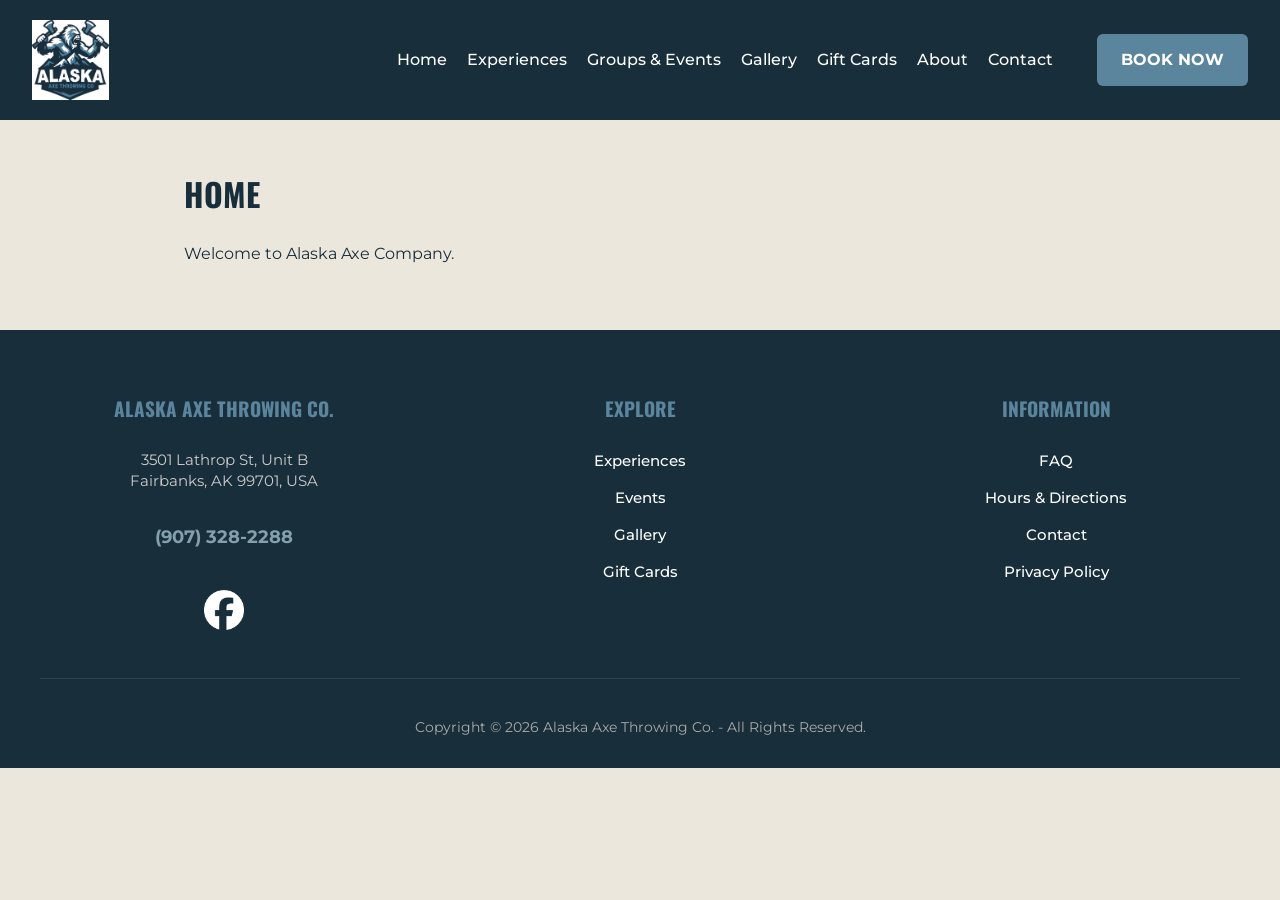
==== index.html @ bf40e868 "Update index.html" ====
<!doctype html>
<html lang="en">
  <head>
    <meta charset="UTF-8" />
    <meta name="viewport" content="width=device-width, initial-scale=1.0" />
    <title>Groups & Events | Alaska Axe Throwing Co.</title>
    <link rel="stylesheet" href="styles.css" />
    <link rel="icon" type="image/png" href="favicon.png" />
  </head>
  <body>
    
    <div id="loader">
        <div class="axe-spinner">🪓</div>
    </div>
    
    <header>
      <nav aria-label="Main Navigation">
        <a href="index.html" class="logo-link" aria-label="Alaska Axe Company Home">
          <img src="logo.png" alt="Alaska Axe Company Logo" class="header-logo" />
        </a>
        <a href="index.html">Home</a>
        <a href="experiences.html">Experiences</a>
        <a href="groups-events.html">Groups &amp; Events</a>
        <a href="gallery.html">Gallery</a>
        <a href="gift-cards.html">Gift Cards</a>
        <a href="about.html">About</a>
        <a href="contact.html">Contact</a>
        <a class="btn btn-primary book-now" href="https://www.apple.com" target="_blank" rel="noopener noreferrer" aria-label="Book Now - Contact Us">Book Now</a>
      </nav>
    </header>

    <main>
      <h1>Home</h1>
      <p>Welcome to Alaska Axe Company.</p>
    </main>

<footer class="site-footer">
  <div class="footer-container">
    
    <div class="footer-column">
      <h3 class="footer-heading">Alaska Axe Throwing Co.</h3>
      <address class="footer-address">
        <p>3501 Lathrop St, Unit B</p>
        <p>Fairbanks, AK 99701, USA</p>
      </address>
      <p class="footer-phone">
        <a href="tel:+19073282288">(907) 328-2288</a>
      </p>
      <div class="footer-social">
        <a href="https://www.facebook.com/AlaskaAxeCo" target="_blank" rel="noopener noreferrer" aria-label="Visit our Facebook page">
          <img src="Facebook-icon.png" alt="Facebook Icon" width="40" height="40" style="vertical-align: middle; transition: opacity 0.2s ease;" />
        </a>
      </div>
    </div>

    <div class="footer-column">
      <h3 class="footer-heading">Explore</h3>
      <nav aria-label="Footer Quick Links">
        <a href="experiences.html">Experiences</a>
        <a href="events.html">Events</a>
        <a href="gallery.html">Gallery</a>
        <a href="gift-cards.html">Gift Cards</a>
      </nav>
    </div>

    <div class="footer-column">
      <h3 class="footer-heading">Information</h3>
      <nav aria-label="Footer Information Links">
        <a href="faq.html">FAQ</a>
        <a href="hours-directions.html">Hours &amp; Directions</a>
        <a href="contact.html">Contact</a>
        <a href="privacy-policy.html">Privacy Policy</a>
      </nav>
    </div>

  </div>

  <div class="footer-bottom">
    <p>Copyright &copy; 2026 Alaska Axe Throwing Co. - All Rights Reserved.</p>
  </div>
</footer>
  
   <script src="script.js"></script>
  </body>
</html>
---- styles.css ----
/* =========================================
   IMPORT GOOGLE FONTS
   ========================================= */
@import url('https://fonts.googleapis.com/css2?family=Montserrat:wght@400;500;700&family=Oswald:wght@700&display=swap');

/* =========================================
   1. VARIABLES (Your Color Palette)
   ========================================= */
:root {
  --primary: #192E3B;     /* Deep Navy/Grey - for header, footer, headings */
  --accent: #5B859D;      /* Medium Blue - for buttons and links */
  --accent-dark: #4D5C64; /* Dark Slate - for button hover states */
  --bg: #ECE7DD;          /* Warm Cream/Beige - for the main background */
  --text: #192E3B;        /* Deep Navy/Grey - mapped primary to text for high contrast */
  --accent-light: #83A0AC; /* Light Blue/Grey - extra color from your palette available if needed */
}

/* =========================================
   2. GLOBAL RESET & BASE
   ========================================= */
* {
  box-sizing: border-box;
}

body {
  margin: 0;
  font-family: 'Montserrat', sans-serif; /* UPGRADE: Clean, modern body font */
  color: var(--text);
  background: var(--bg);
  line-height: 1.6; 
}

/* Apply Oswald strictly to headings */
h1, h2, h3, h4, h5, h6 {
  font-family: 'Oswald', sans-serif;
  font-weight: 700;
  text-transform: uppercase; /* Oswald looks exceptionally good in all-caps */
  margin-top: 0;
}

/* =========================================
   3. LAYOUT (Header, Main, Footer)
   ========================================= */
header,
footer {
  background: var(--primary);
  color: #fff;
  padding: 1.25rem 2rem; 
}

main {
  max-width: 960px;
  margin: 0 auto;
  padding: 3rem 1.5rem; 
}

/* =========================================
   4. NAVIGATION
   ========================================= */
nav {
  display: flex;
  flex-wrap: wrap;
  align-items: center;
  gap: 1.25rem; 
}

/* Pushes the logo to the far left and the navigation links to the right */
.logo-link {
  margin-right: auto; 
  display: flex;
  align-items: center;
}

/* Strictly constrains the massive logo to a normal header size */
.header-logo {
  height: 80px; /* Locks the height (adjust up or down as needed) */
  max-height: 80px; /* A second layer of protection against resizing */
  width: auto; /* Keeps the logo's original proportions */
  display: block;
}

footer nav {
  gap: 1.5rem;
  justify-content: center; 
}

/* =========================================
   5. LINKS & BUTTONS
   ========================================= */
nav a,
footer a {
  color: #fff;
  text-decoration: none;
  font-weight: 500;
  transition: color 0.2s ease-in-out; 
}

nav a:hover,
footer a:hover {
  text-decoration: none; 
  color: var(--accent);
}

.book-now {
  margin-left: 1.5rem; /* Increases the space to the left of the book-now button */
}

/* =========================================
   6. PAGE SECTIONS & TYPOGRAPHY
   ========================================= */
.page-section {
  padding: 4rem 0;
  border-bottom: 1px solid #dcd7ce; /* Subtle divider between sections */
}

.page-section:last-child {
  border-bottom: none;
}

.section-title {
  text-align: center;
  font-size: 2.2rem;
  color: var(--primary);
  margin-bottom: 2.5rem;
}

.text-center { text-align: center; }
.mt-2 { margin-top: 1.5rem; }
.lead-text { font-size: 1.1rem; max-width: 700px; margin: 0 auto; line-height: 1.8; }

/* =========================================
   7. HERO SECTION
   ========================================= */
.hero {
  background-color: var(--primary);
  color: #fff;
  padding: 4rem 2rem;
  border-radius: 12px;
  text-align: center;
  box-shadow: 0 10px 20px rgba(0,0,0,0.1);
  margin-bottom: 2rem;
}

.hero h1 {
  font-size: 1.2rem;
  color: var(--accent-light);
  margin-bottom: 0.5rem;
  letter-spacing: 2px;
}

.hero h2 {
  font-size: 3rem;
  color: #fff;
  border-bottom: none; /* Removes the border from your global h2 rule */
  padding-bottom: 0;
}

.hero-text {
  font-size: 1.15rem;
  max-width: 700px;
  margin: 1.5rem auto;
  color: var(--bg);
}

.tag-row {
  display: flex;
  flex-wrap: wrap;
  justify-content: center;
  gap: 1rem;
  margin: 2rem 0;
}

.tag-row span {
  background: rgba(255, 255, 255, 0.1);
  padding: 0.4rem 1rem;
  border-radius: 20px;
  font-size: 0.9rem;
  font-weight: 500;
  border: 1px solid rgba(255,255,255,0.2);
}

/* =========================================
   8. BUTTONS
   ========================================= */
.btn {
  display: inline-block;
  padding: 0.8rem 1.5rem;
  border-radius: 6px;
  font-family: 'Montserrat', sans-serif;
  font-weight: 700;
  text-transform: uppercase;
  text-decoration: none;
  transition: all 0.2s ease;
  cursor: pointer;
  border: none;
}

.btn-primary {
  background: var(--accent);
  color: #fff !important;
}

.btn-primary:hover {
  background: var(--accent-dark);
  transform: translateY(-2px); /* Lifts the button slightly */
}

.btn-secondary {
  background: transparent;
  color: var(--primary);
  border: 2px solid var(--primary);
}

.btn-secondary:hover {
  background: var(--primary);
  color: #fff !important;
}

.full-width {
  width: 100%;
}

/* =========================================
   9. GRID & CARDS
   ========================================= */
.grid {
  display: grid;
  grid-template-columns: repeat(auto-fit, minmax(280px, 1fr));
  gap: 2rem;
}

.card {
  background: #fff;
  padding: 2rem;
  border-radius: 10px;
  box-shadow: 0 4px 6px rgba(0,0,0,0.05);
  border-top: 4px solid var(--accent);
  transition: transform 0.3s ease, box-shadow 0.3s ease;
}

.card:hover {
  transform: translateY(-5px);
  box-shadow: 0 10px 15px rgba(0,0,0,0.1);
}

.card h3 {
  font-family: 'Oswald', sans-serif;
  font-size: 1.4rem;
  color: var(--primary);
  text-transform: uppercase;
}

.card-featured {
  border-top: 4px solid var(--primary);
  background: #faf8f5;
  transform: scale(1.02);
}

/* =========================================
   10. LISTS & CALLOUTS
   ========================================= */
.highlight-section {
  background: #fff;
  padding: 3rem 2rem;
  border-radius: 12px;
  box-shadow: 0 4px 10px rgba(0,0,0,0.03);
}

.feature-list {
  max-width: 800px;
  margin: 0 auto;
}

.feature-list li {
  margin-bottom: 1rem;
  padding-left: 1.5rem;
  position: relative;
}

.feature-list li::before {
  content: "✔";
  position: absolute;
  left: 0;
  color: var(--accent);
  font-weight: bold;
}

.inline-list {
  display: flex;
  flex-wrap: wrap;
  justify-content: center;
  gap: 2rem;
  margin: 2rem 0;
  font-weight: 500;
}

/* =========================================
   11. FORMS
   ========================================= */
.form-container {
  max-width: 600px;
  margin: 0 auto;
  background: #fff;
  padding: 3rem;
  border-radius: 12px;
  box-shadow: 0 10px 25px rgba(0,0,0,0.05);
}

.custom-form .form-group {
  margin-bottom: 1.5rem;
}

.custom-form label {
  display: block;
  font-weight: 700;
  margin-bottom: 0.5rem;
  font-size: 0.9rem;
  color: var(--primary);
}

.custom-form input {
  width: 100%;
  padding: 0.8rem;
  border: 1px solid #ccc;
  border-radius: 6px;
  font-family: 'Montserrat', sans-serif;
  font-size: 1rem;
  background: #fdfdfd;
  transition: border-color 0.2s ease;
}

.custom-form input:focus {
  outline: none;
  border-color: var(--accent);
  box-shadow: 0 0 0 3px rgba(91, 133, 157, 0.2);
}

/* =========================================
   12. LOADING SCREEN (Spinning Axe)
   ========================================= */
#loader {
  position: fixed;
  top: 0;
  left: 0;
  width: 100%;
  height: 100vh; /* Covers the entire screen */
  background: var(--bg); /* Uses your existing background color */
  display: flex;
  justify-content: center;
  align-items: center;
  z-index: 9999; /* Forces it to sit on top of everything else */
  transition: opacity 0.4s ease, visibility 0.4s ease; /* Smooth fade out */
}

.axe-spinner {
  font-size: 5rem; /* Makes the emoji nice and big */
  animation: spin 1s linear infinite; /* 1 second spin, continuous loop */
  transform-origin: center center; /* Ensures it spins perfectly on its axis */
}

/* The actual rotation math */
@keyframes spin {
  0% { transform: rotate(0deg); }
  100% { transform: rotate(360deg); }
}

/* We will use JavaScript to add this class when the page is ready */
.loader-hidden {
  opacity: 0;
  visibility: hidden;
}

/* =========================================
   13. ENHANCED MULTI-COLUMN FOOTER
   ========================================= */
.site-footer {
  background: var(--primary);
  color: #fff;
  padding: 4rem 2rem 1rem; /* Adds generous padding to the top */
  font-size: 0.95rem;
}

.footer-container {
  max-width: 1200px;
  margin: 0 auto;
  display: grid;
  grid-template-columns: repeat(auto-fit, minmax(250px, 1fr));
  gap: 3rem;
  margin-bottom: 3rem;
}

/* Forces the column itself to center all of its contents */
.footer-column {
  display: flex;
  flex-direction: column;
  align-items: center;
  text-align: center;
}

.footer-heading {
  font-family: 'Oswald', sans-serif;
  font-size: 1.2rem;
  color: var(--accent); /* Adds a nice pop of color to the headers */
  margin-bottom: 1.5rem;
  text-transform: uppercase;
}

/* Overrides the global nav to perfectly center the stacked links */
.footer-column nav {
  display: flex;
  flex-direction: column;
  gap: 0.8rem;
  align-items: center; 
  width: 100%;
}

.footer-column a {
  color: #fff;
  text-decoration: none;
  transition: color 0.2s ease;
}

.footer-column a:hover {
  color: var(--accent);
}

/* Specific styling for the address and phone */
.footer-address {
  font-style: normal; /* Removes default italics from <address> tags */
  line-height: 1.4;
  margin-bottom: 1rem;
}

.footer-address p {
  margin: 0;
  color: #ccc;
}

.footer-phone a {
  font-weight: 700;
  font-size: 1.1rem;
  color: var(--accent-light);
}

.footer-social {
  margin-top: 1.5rem;
  font-weight: bold;
}

/* The divider line and copyright text at the very bottom */
.footer-bottom {
  max-width: 1200px;
  margin: 0 auto;
  padding-top: 1.5rem;
  border-top: 1px solid rgba(255, 255, 255, 0.1); /* Subtle separating line */
  text-align: center;
  font-size: 0.85rem;
  color: #aaa;
}
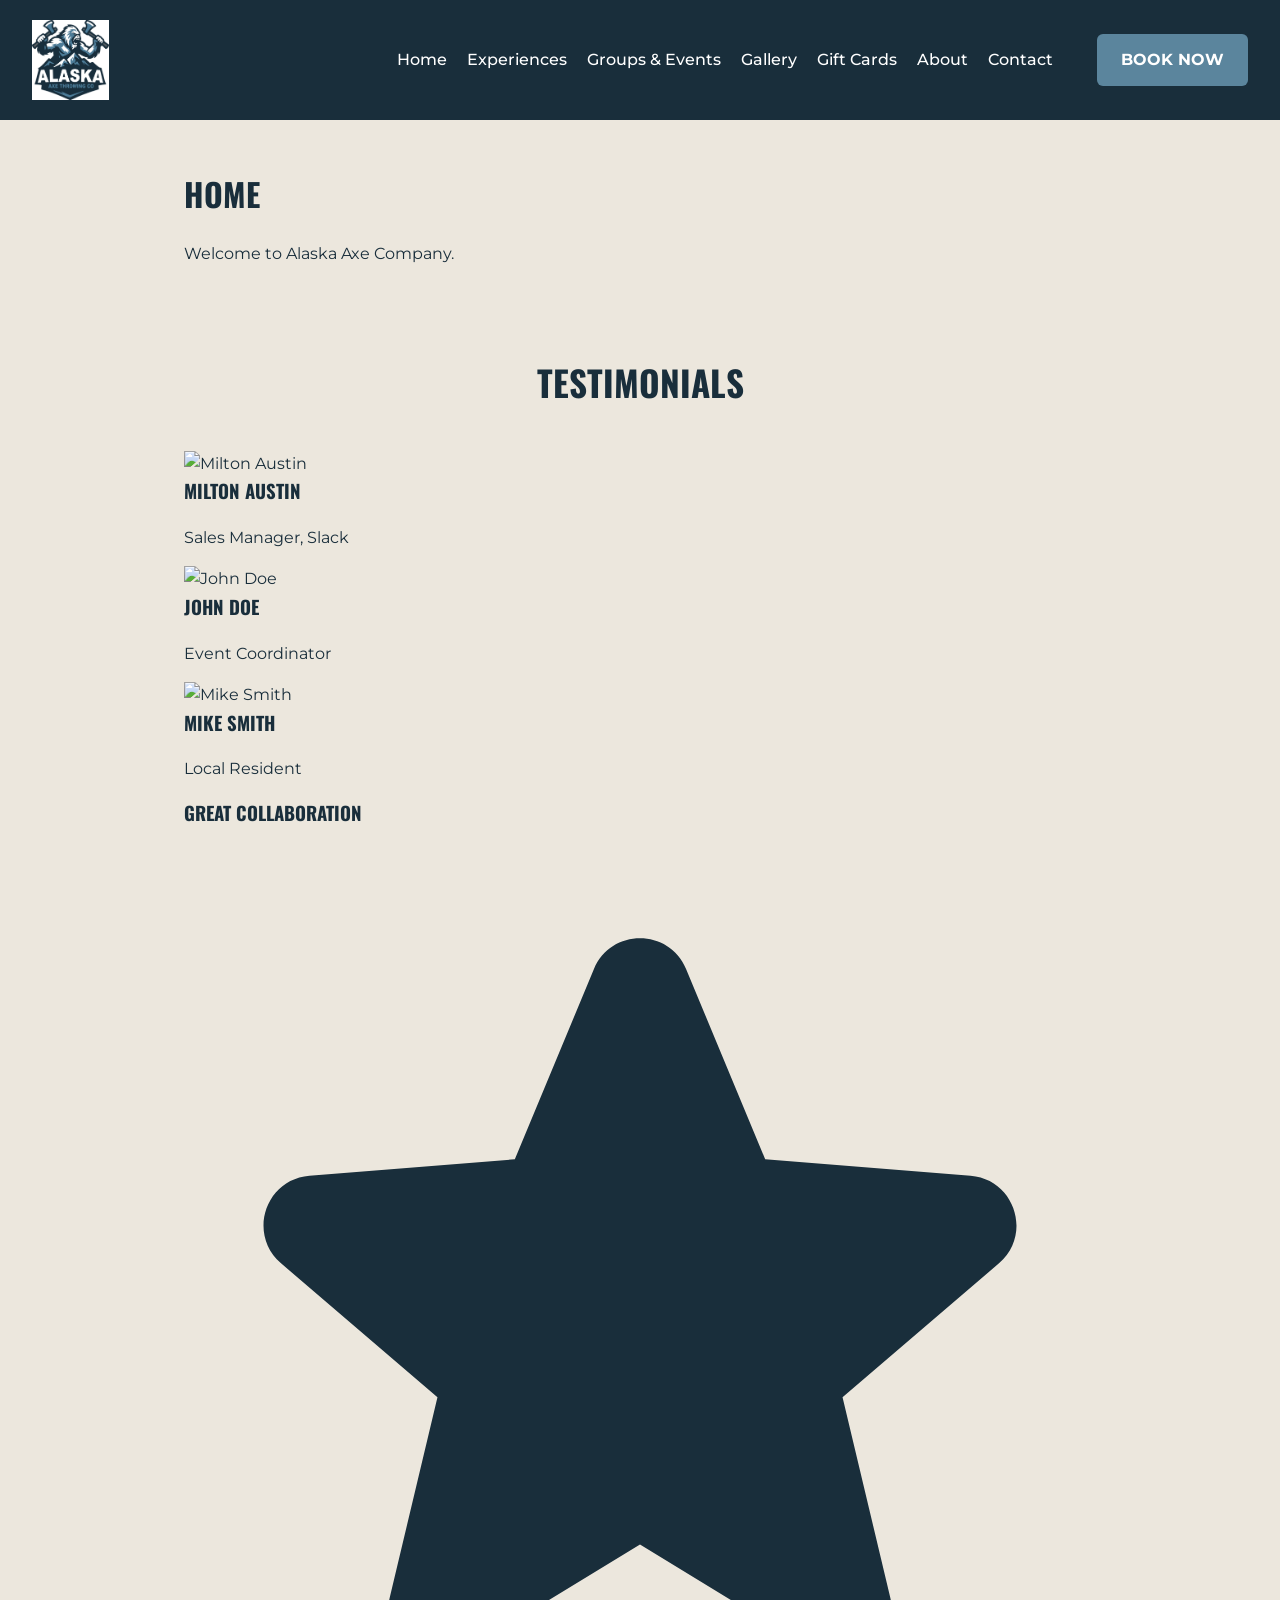
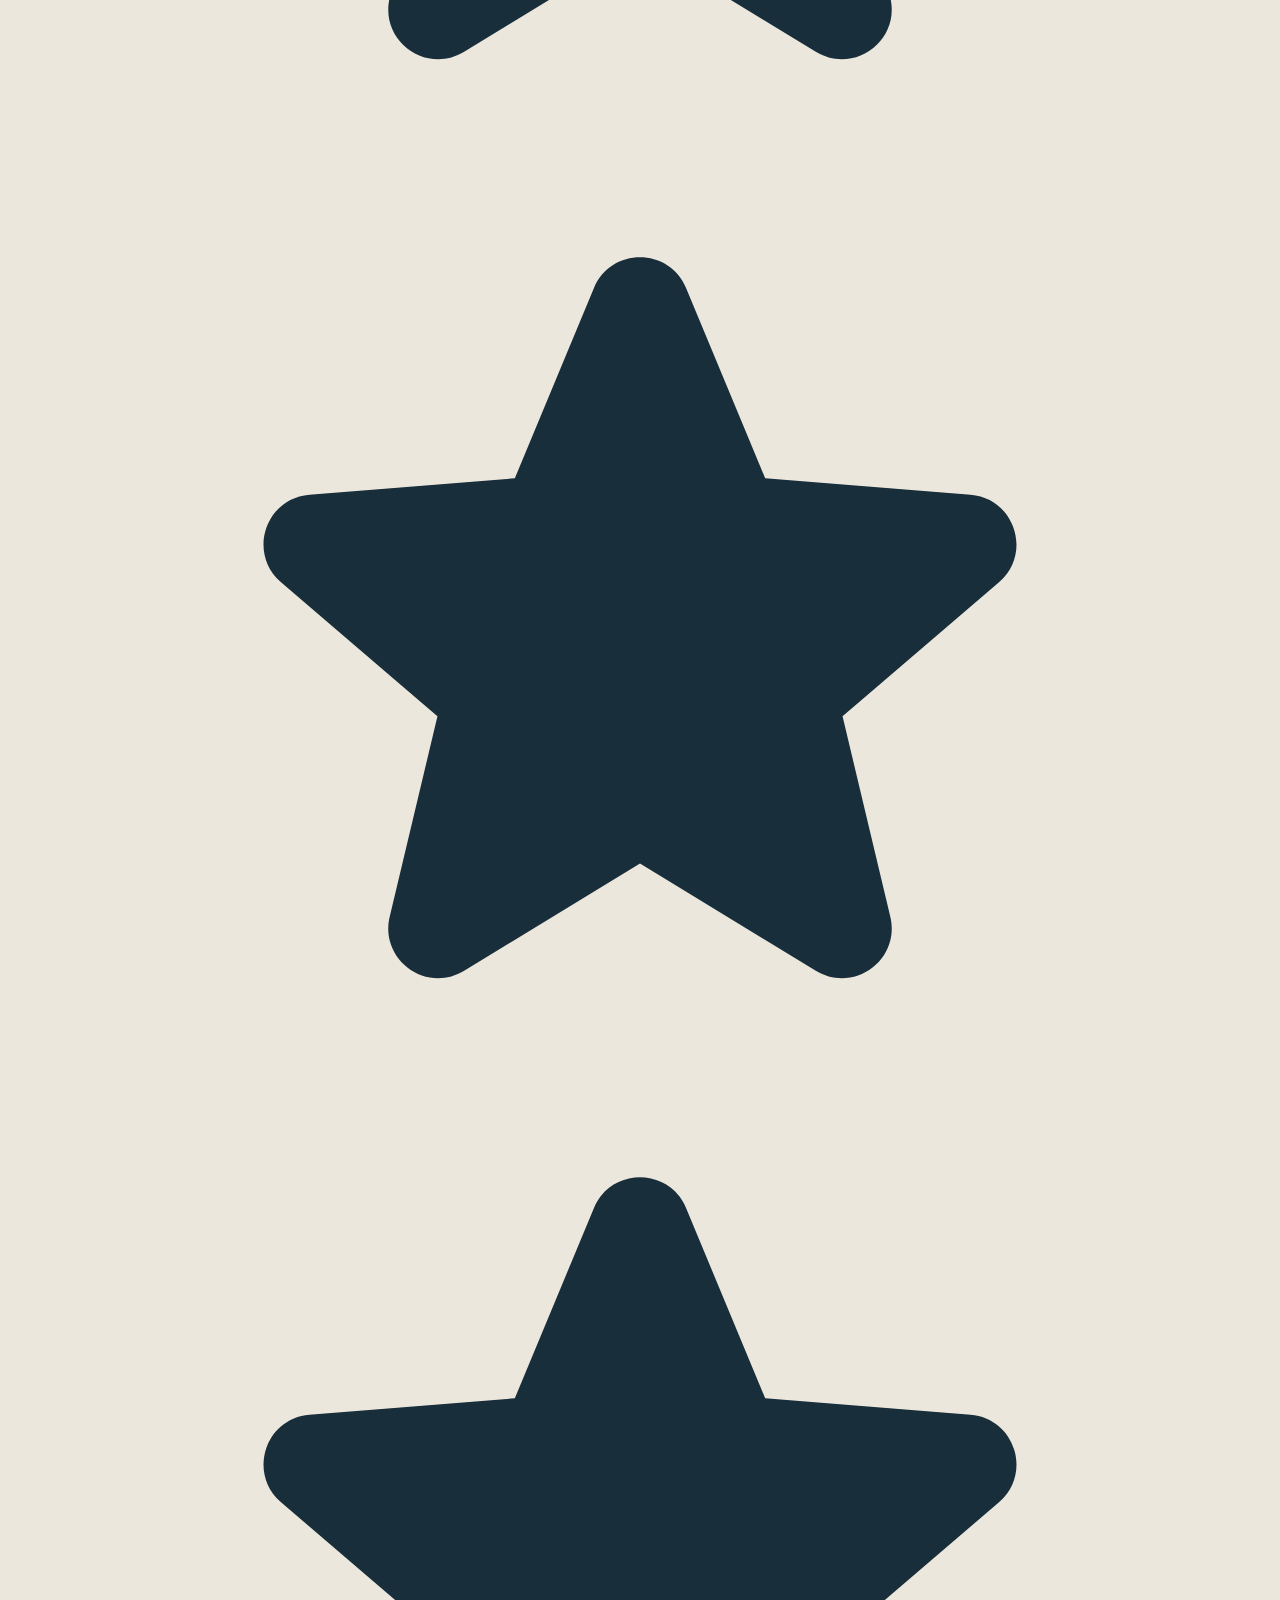
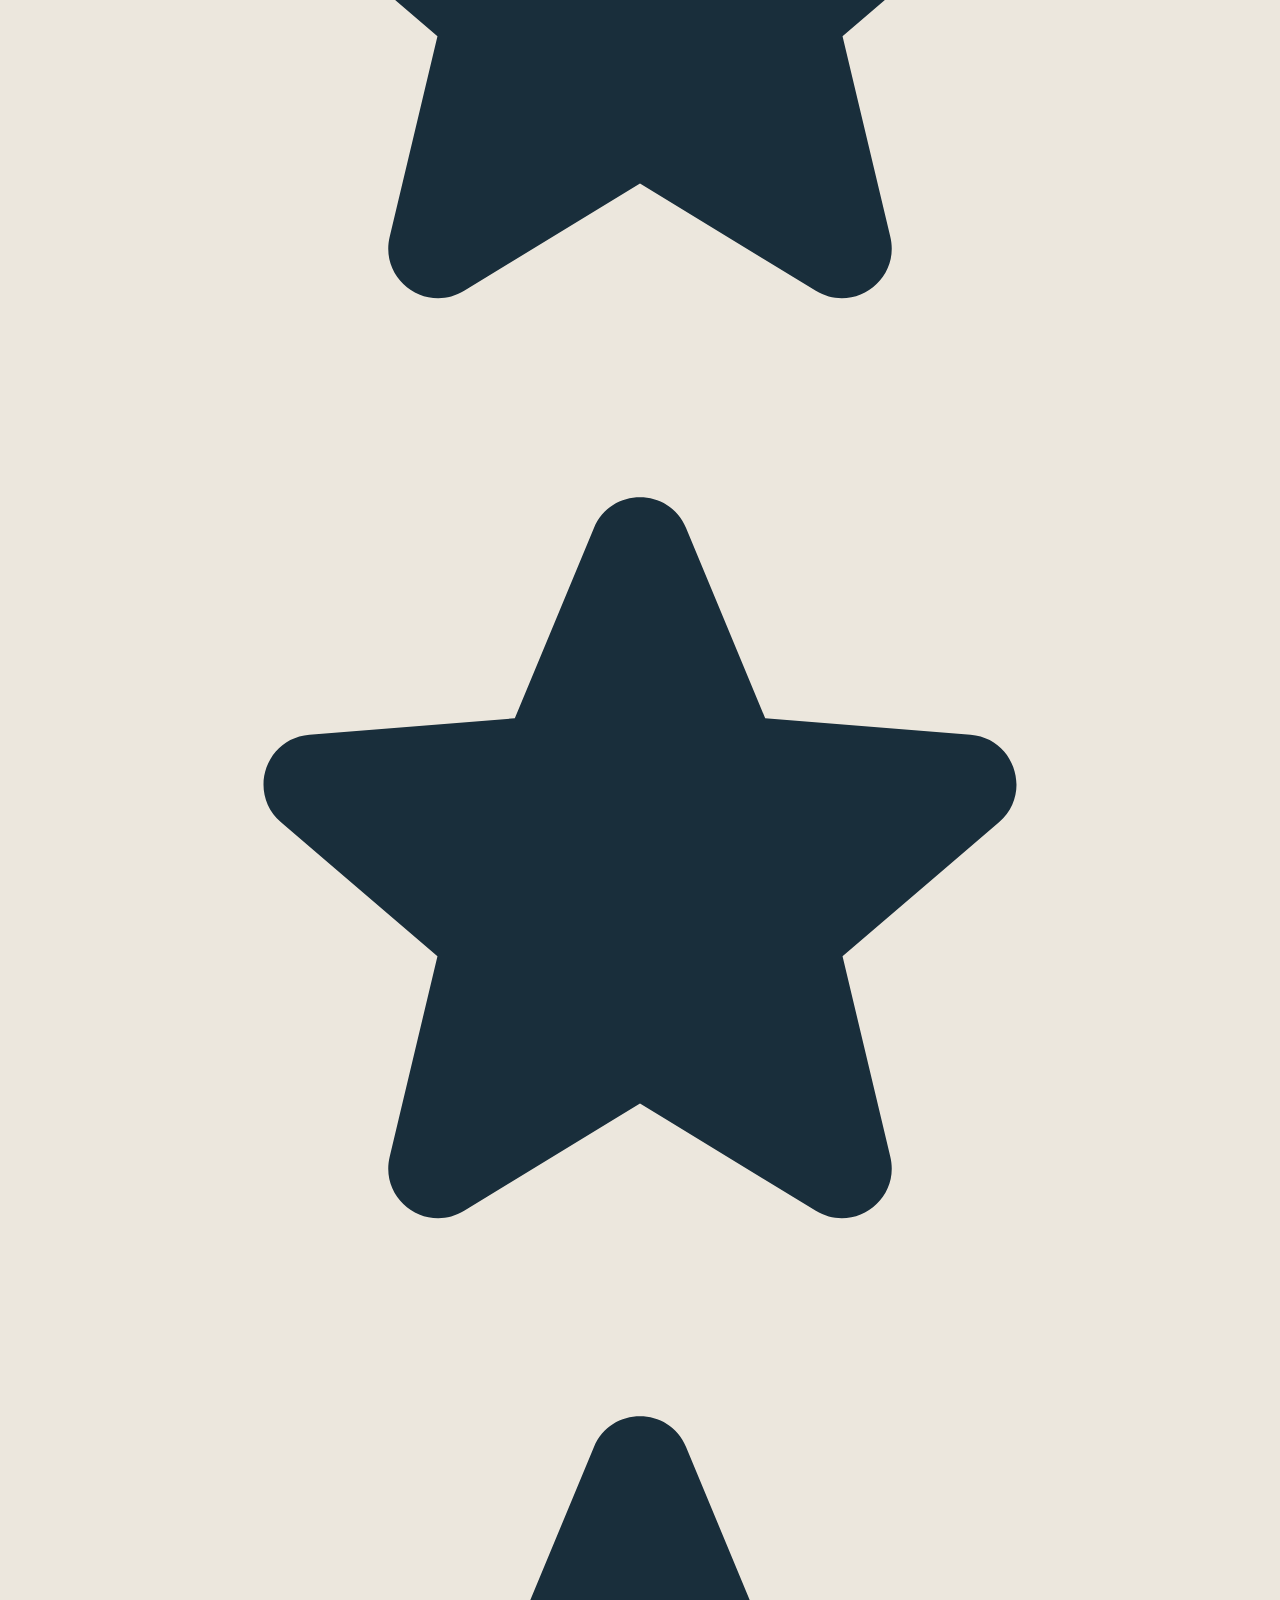
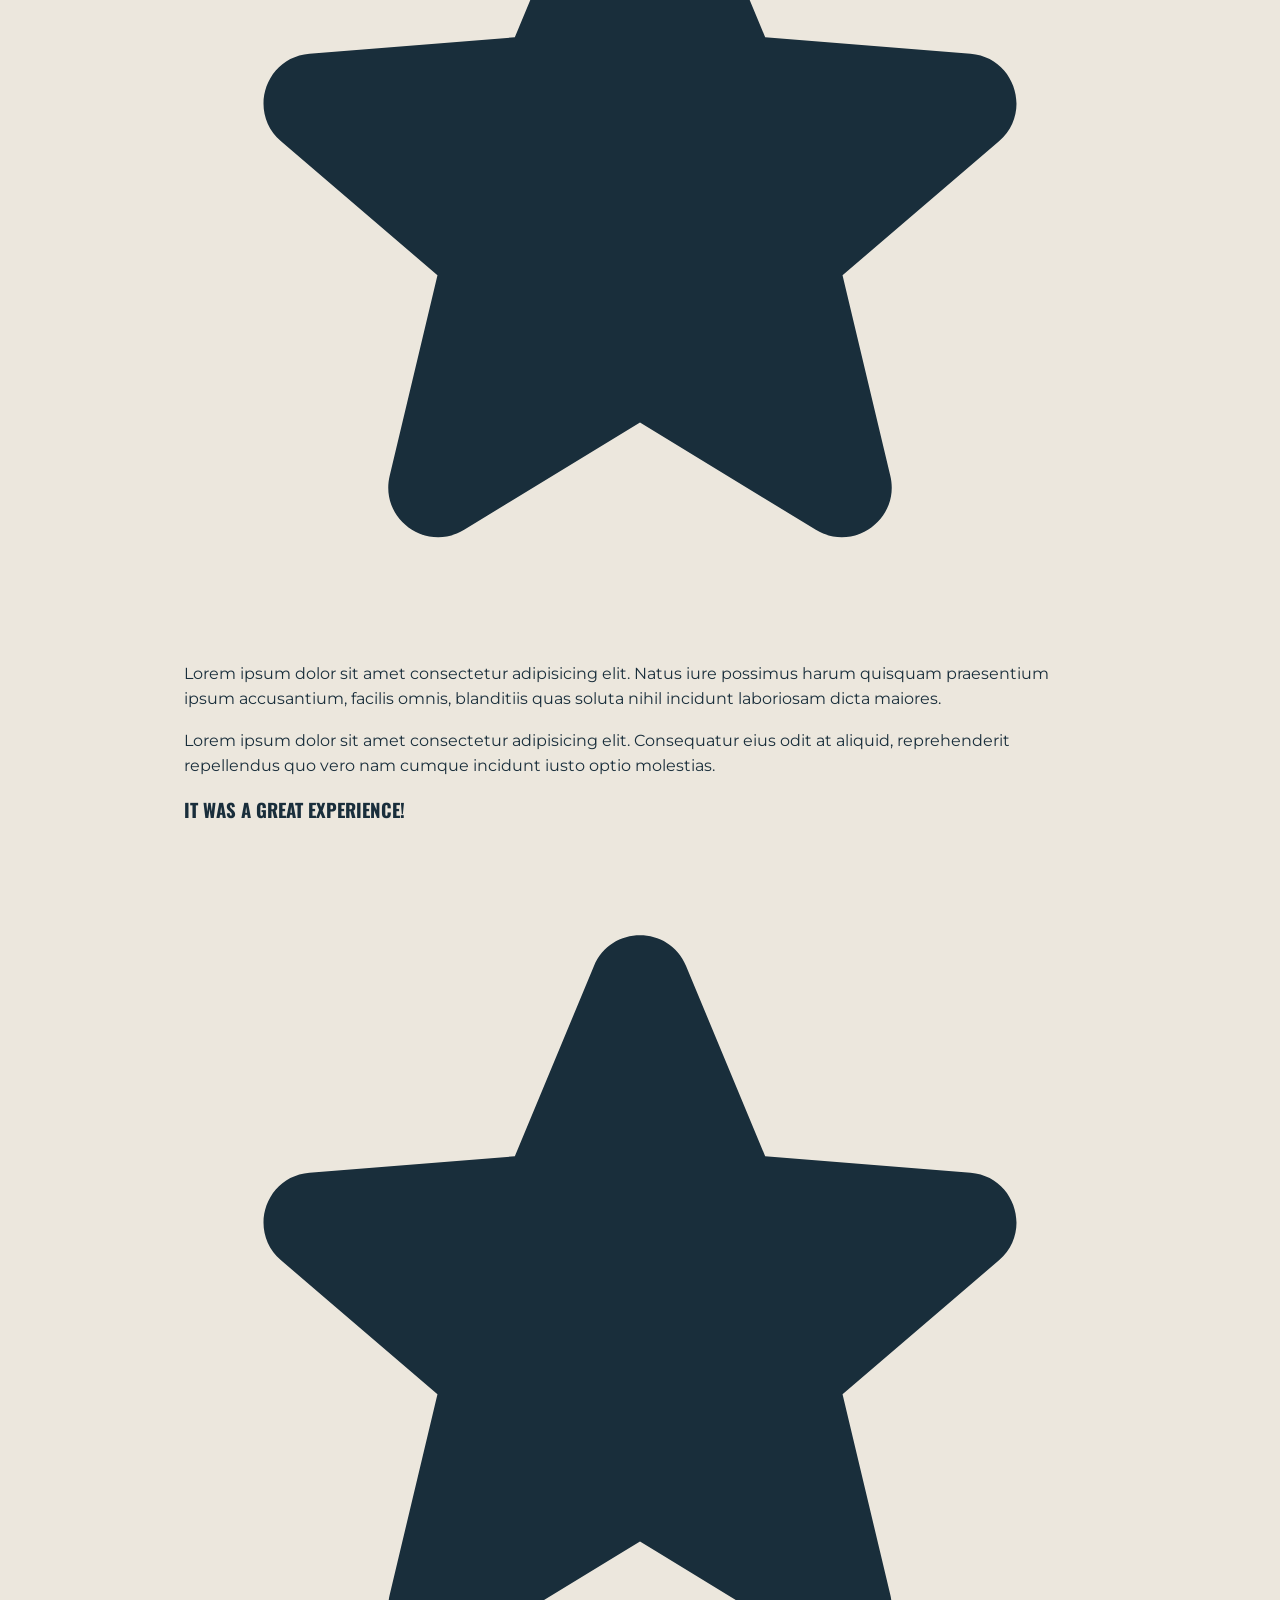
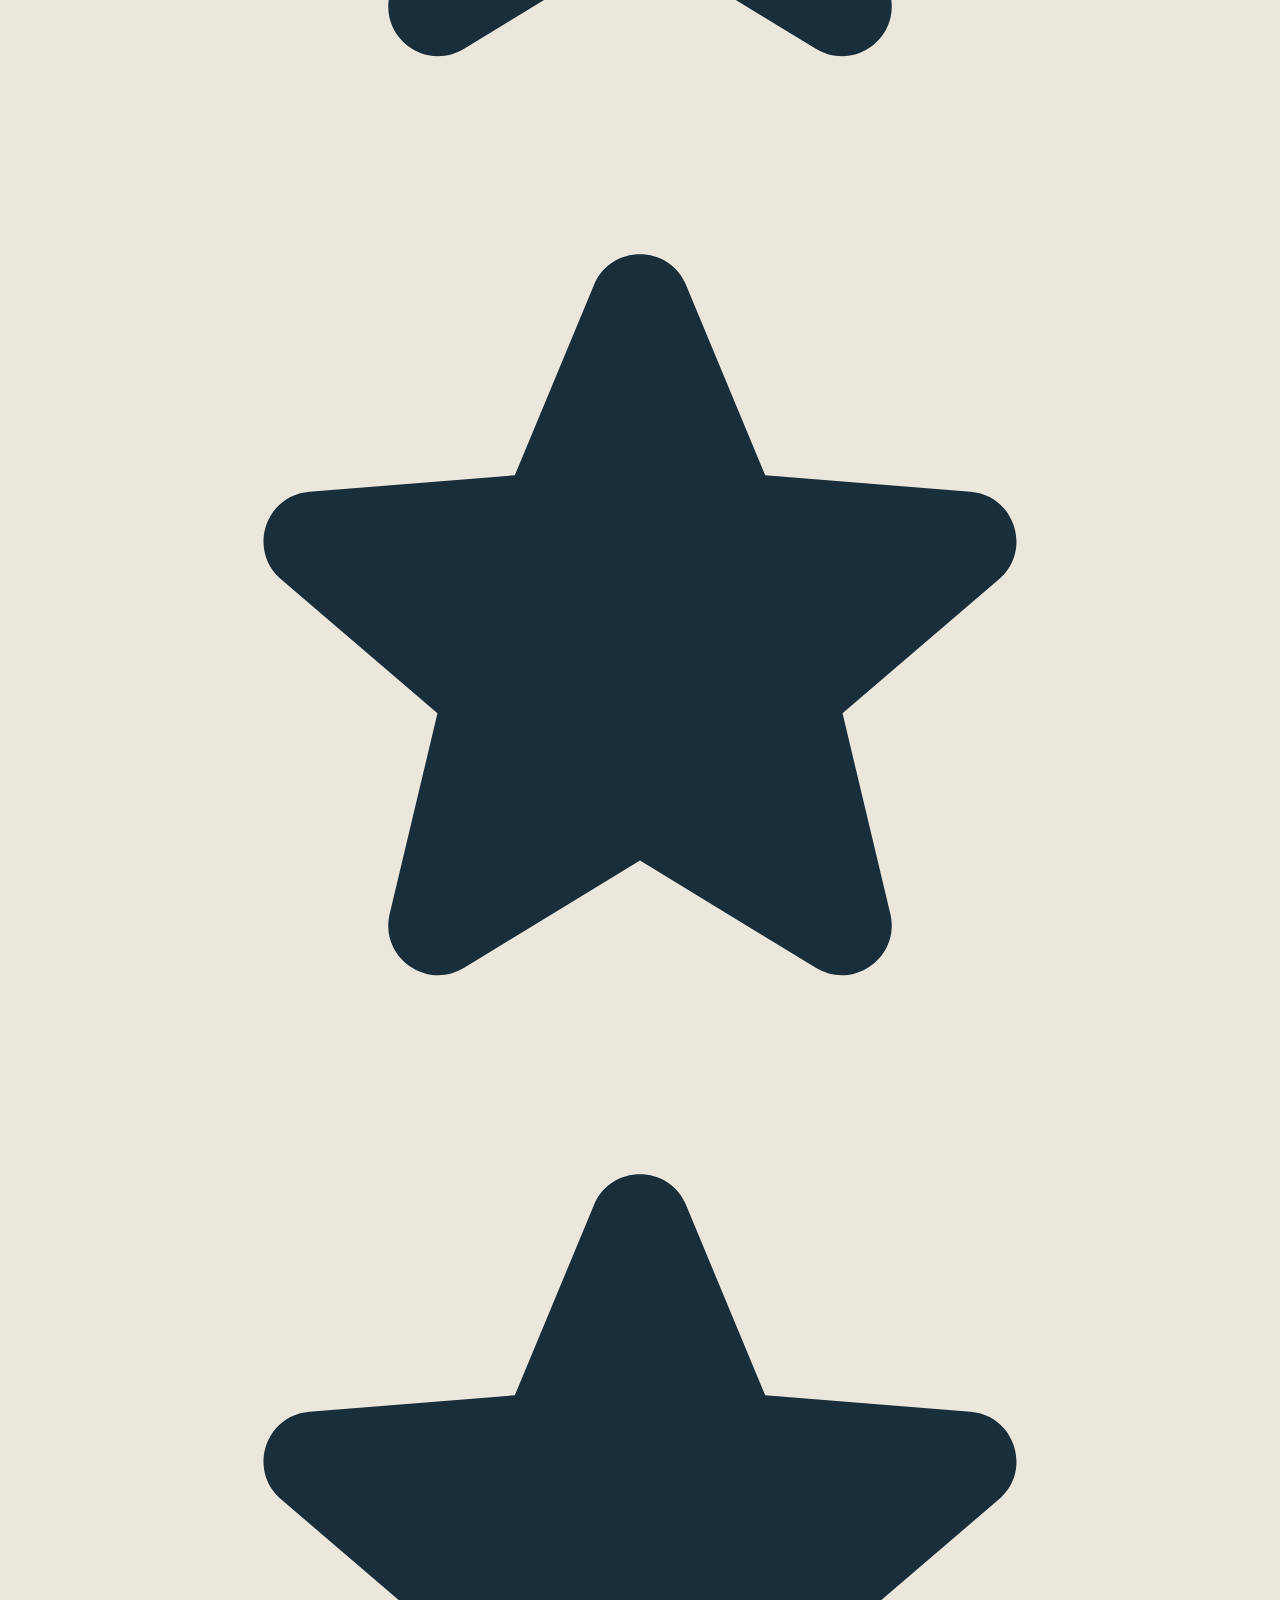
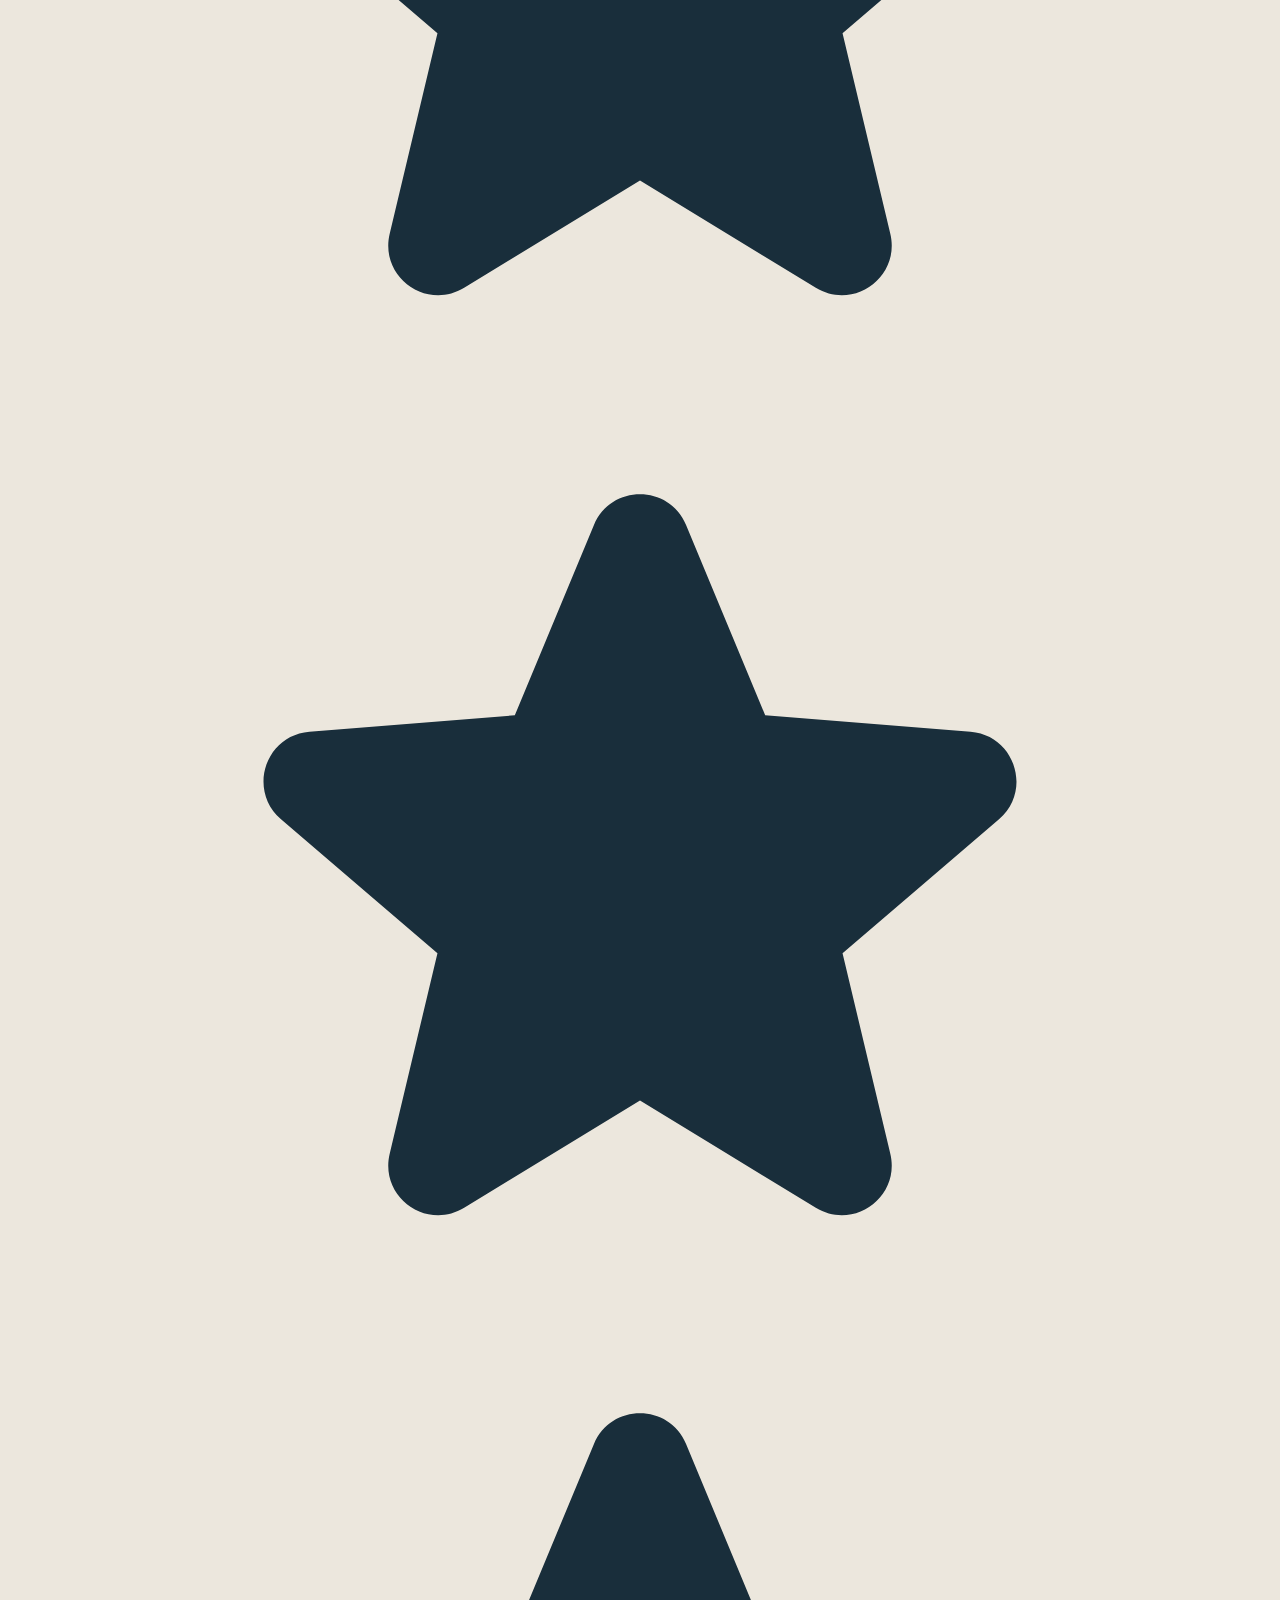
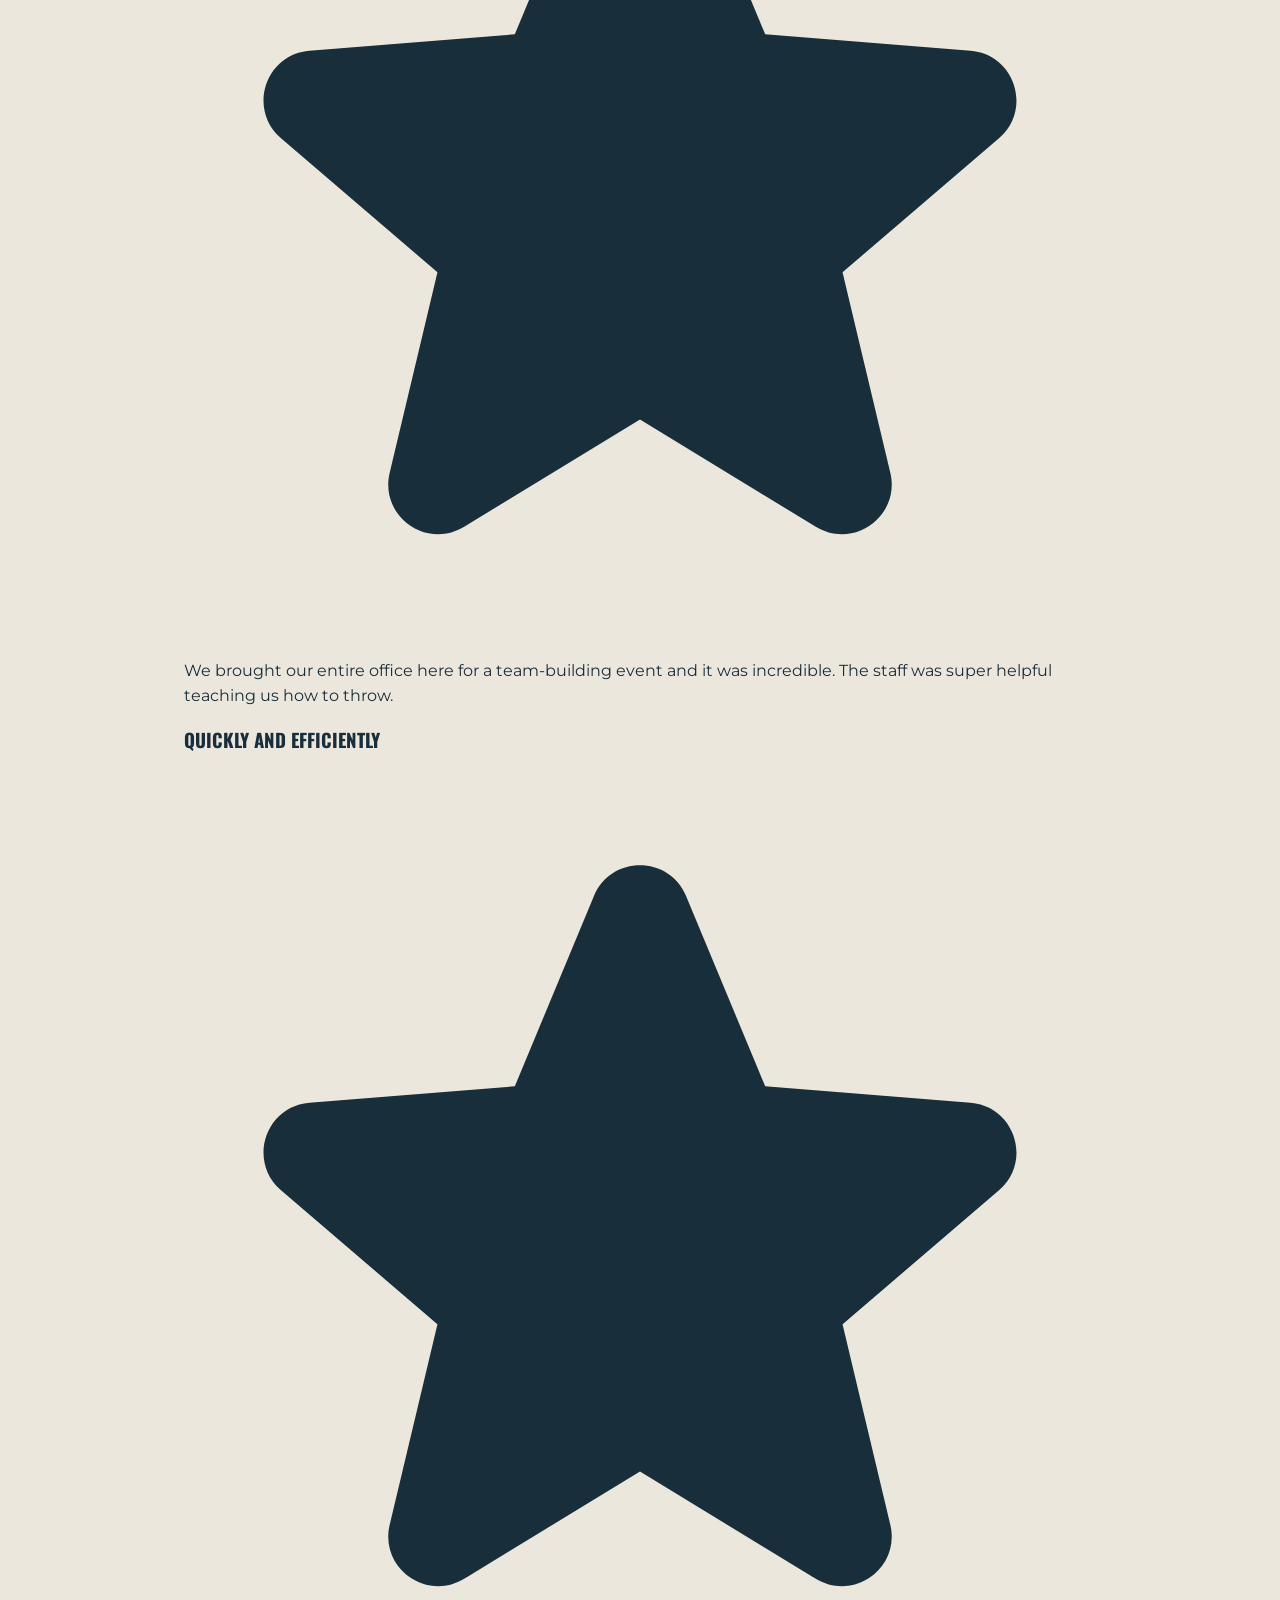
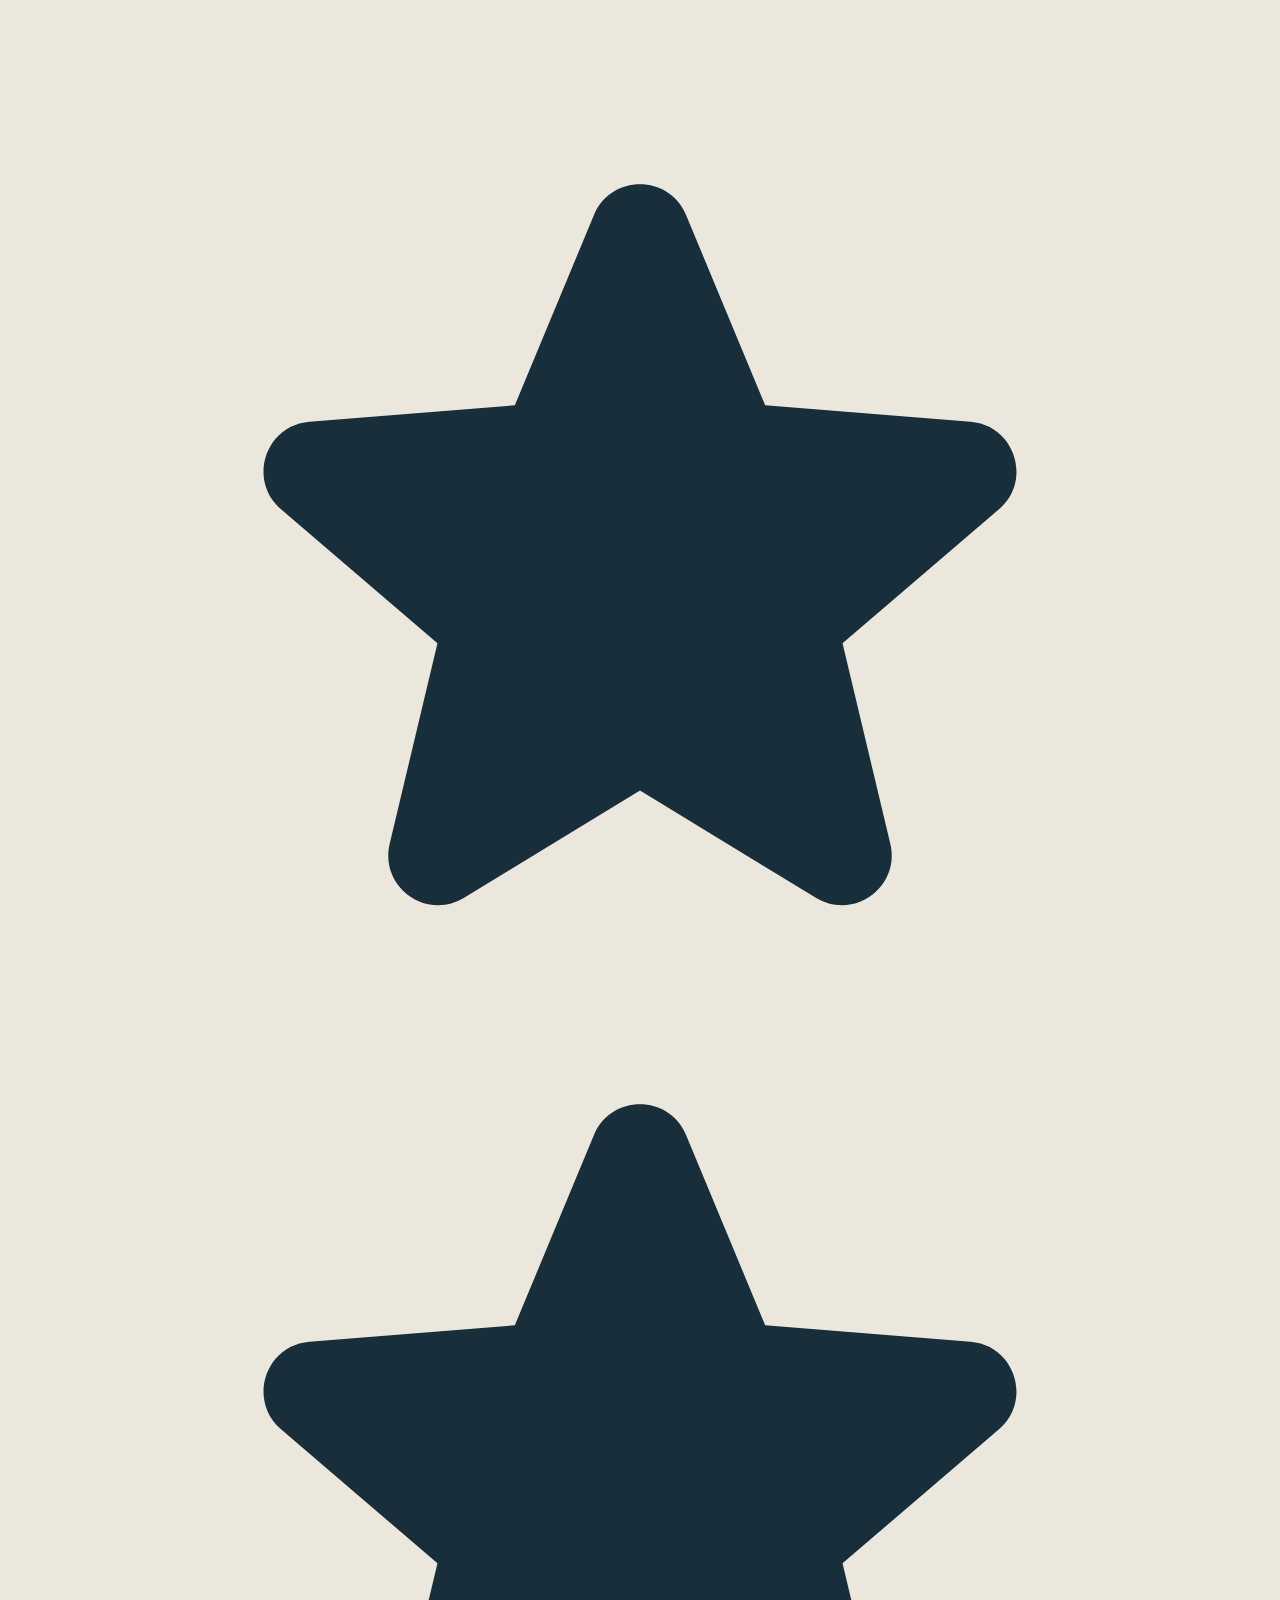
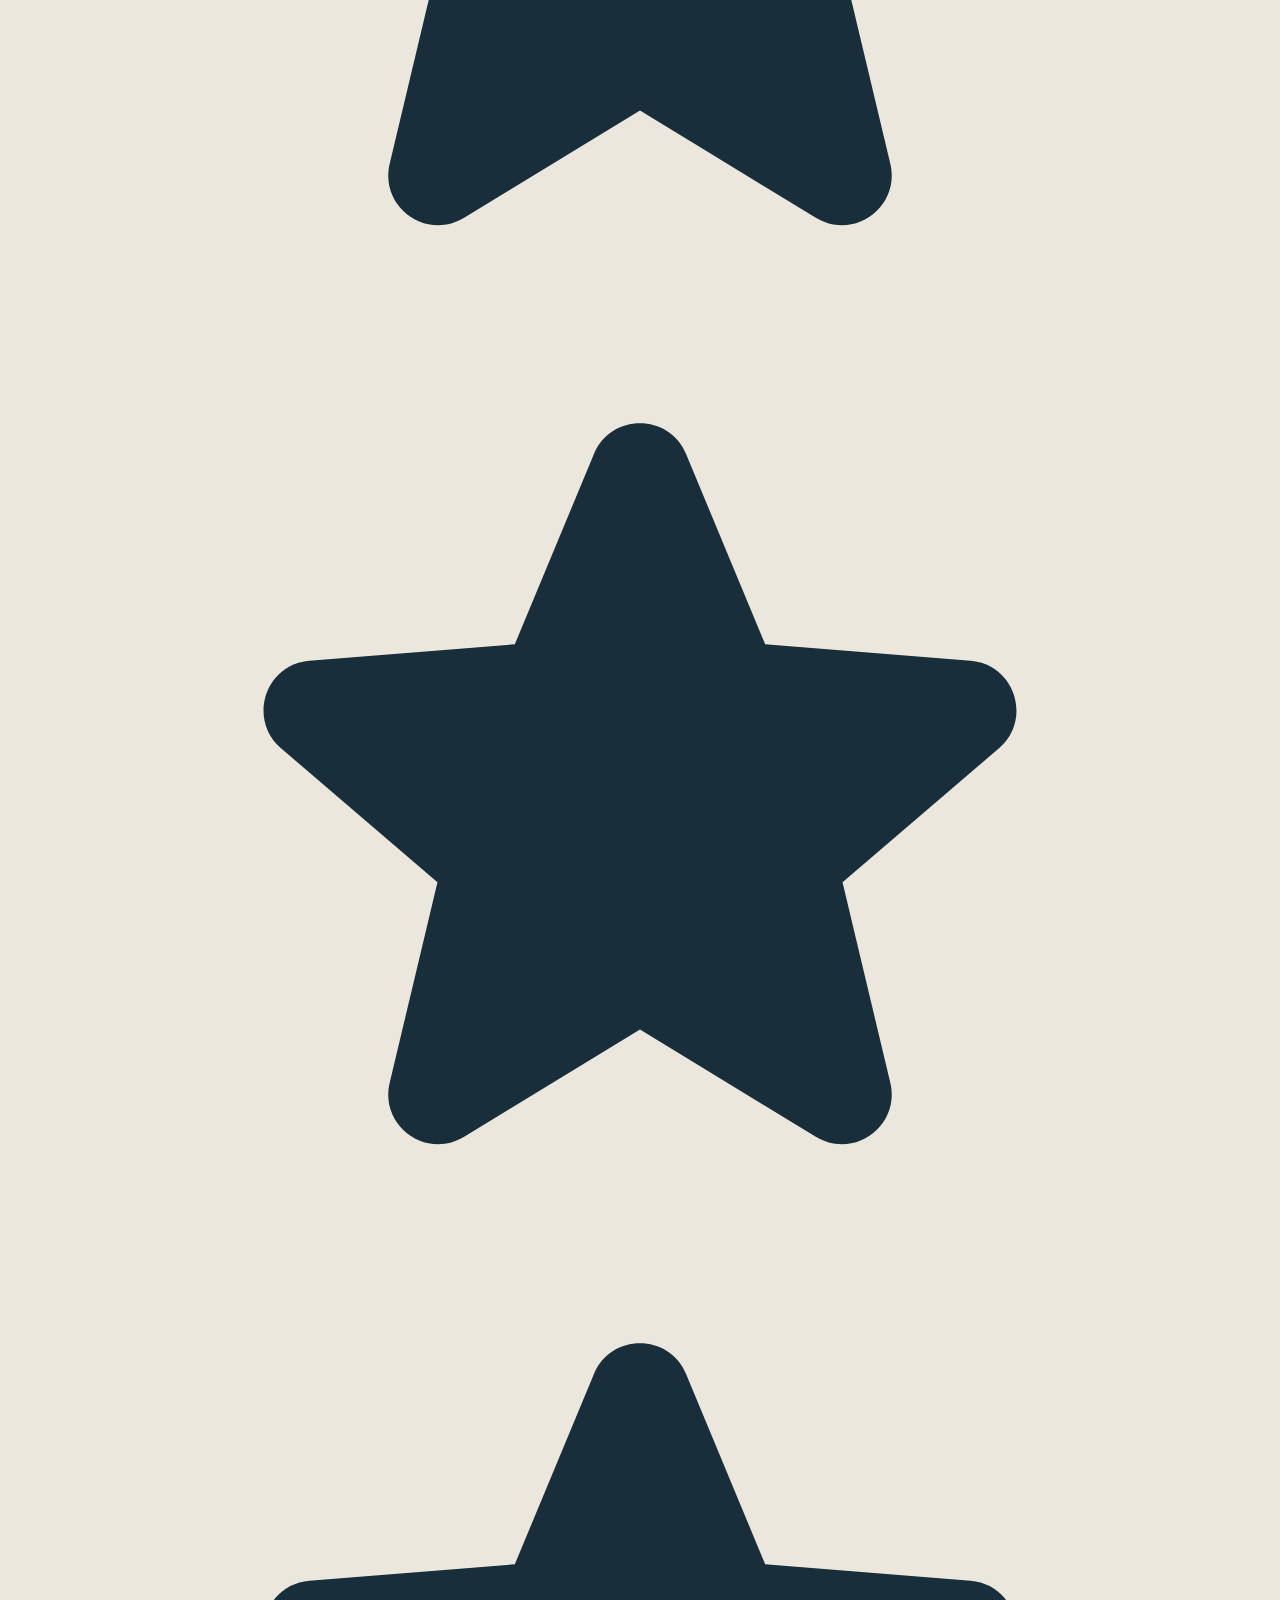
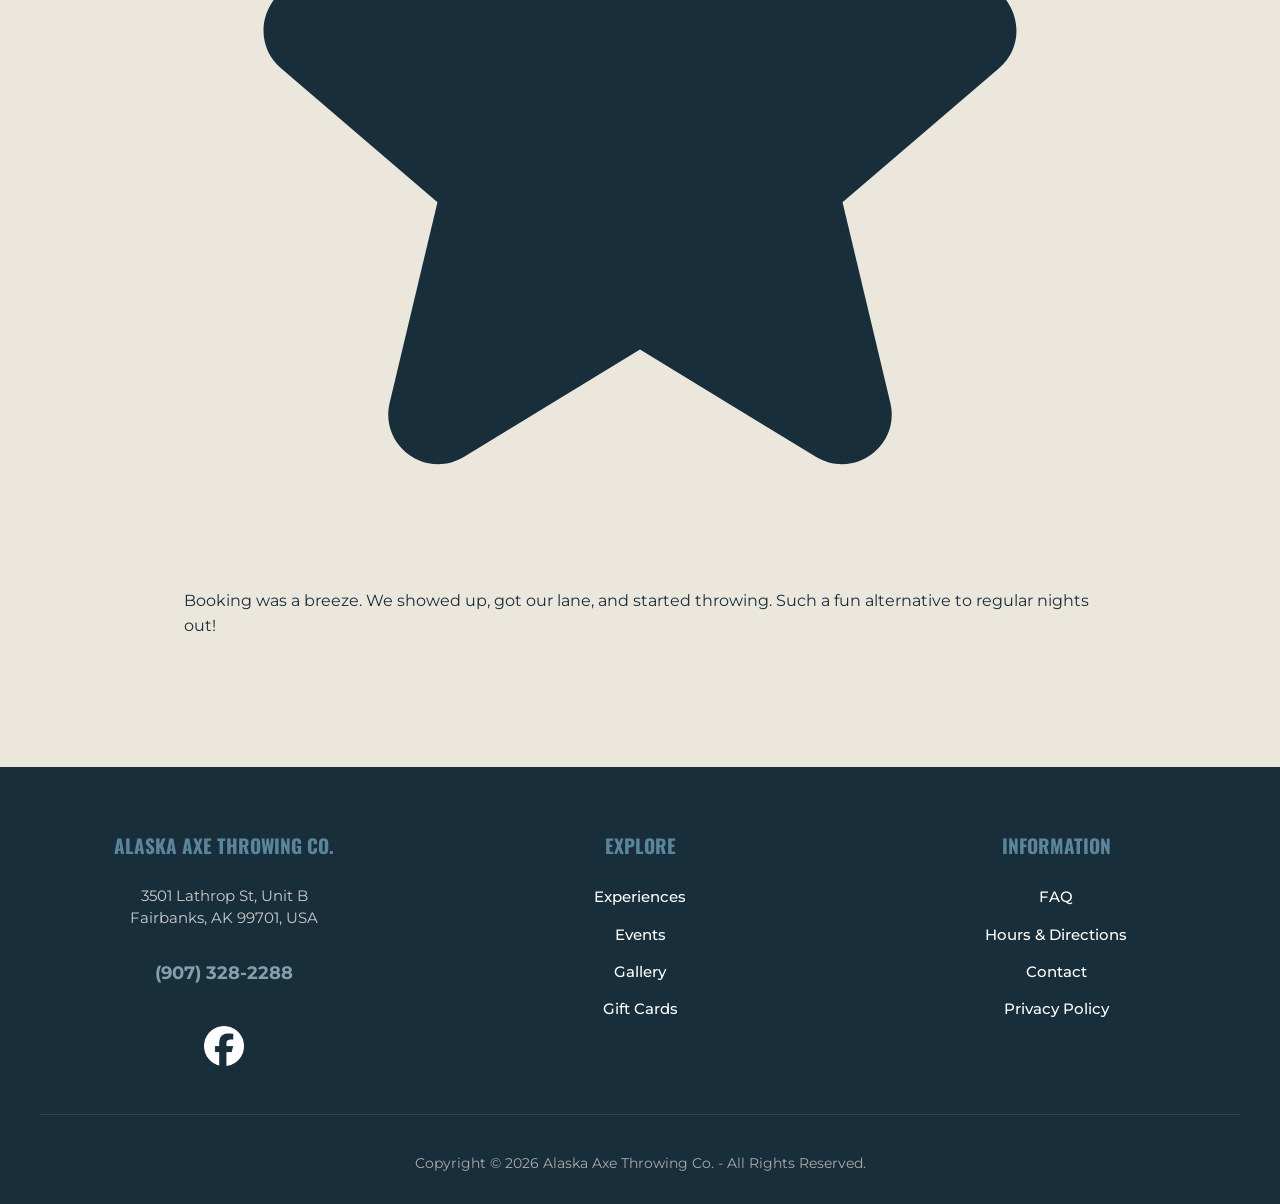
==== commit 56c873b2: "Add testimonials section and update footer" ====
--- a/index.html
+++ b/index.html
@@ -32,54 +32,135 @@
     <main>
       <h1>Home</h1>
       <p>Welcome to Alaska Axe Company.</p>
+
+      <section class="page-section mt-2">
+        <h2 class="section-title">Testimonials</h2>
+        
+        <div class="testimonials-wrapper">
+          <div class="testimonials-cards">
+            <div class="testimonial-card active" data-id="content1">
+              <img src="https://randomuser.me/api/portraits/men/32.jpg" alt="Milton Austin">
+              <div>
+                <h3>Milton Austin</h3>
+                <p>Sales Manager, Slack</p>
+              </div>
+              <div class="gradient"></div>
+            </div>
+            
+            <div class="testimonial-card" data-id="content2">
+              <img src="https://randomuser.me/api/portraits/men/78.jpg" alt="John Doe">
+              <div>
+                <h3>John Doe</h3>
+                <p>Event Coordinator</p>
+              </div>
+              <div class="gradient"></div>
+            </div>
+            
+            <div class="testimonial-card" data-id="content3">
+              <img src="https://randomuser.me/api/portraits/men/22.jpg" alt="Mike Smith">
+              <div>
+                <h3>Mike Smith</h3>
+                <p>Local Resident</p>
+              </div>
+              <div class="gradient"></div>
+            </div>
+          </div>
+          
+          <div class="testimonials-content-area">
+            
+            <div class="testimonial-contentBox active" id="content1">
+              <div class="text">
+                <h3>Great collaboration</h3>
+                <span>
+                  <svg xmlns="http://www.w3.org/2000/svg" viewBox="0 0 24 24" fill="currentColor" class="w-6 h-6"><path fill-rule="evenodd" d="M10.788 3.21c.448-1.077 1.976-1.077 2.424 0l2.082 5.007 5.404.433c1.164.093 1.636 1.545.749 2.305l-4.117 3.527 1.257 5.273c.271 1.136-.964 2.033-1.96 1.425L12 18.354 7.373 21.18c-.996.608-2.231-.29-1.96-1.425l1.257-5.273-4.117-3.527c-.887-.76-.415-2.212.749-2.305l5.404-.433 2.082-5.006z" clip-rule="evenodd" /></svg>
+                  <svg xmlns="http://www.w3.org/2000/svg" viewBox="0 0 24 24" fill="currentColor" class="w-6 h-6"><path fill-rule="evenodd" d="M10.788 3.21c.448-1.077 1.976-1.077 2.424 0l2.082 5.007 5.404.433c1.164.093 1.636 1.545.749 2.305l-4.117 3.527 1.257 5.273c.271 1.136-.964 2.033-1.96 1.425L12 18.354 7.373 21.18c-.996.608-2.231-.29-1.96-1.425l1.257-5.273-4.117-3.527c-.887-.76-.415-2.212.749-2.305l5.404-.433 2.082-5.006z" clip-rule="evenodd" /></svg>
+                  <svg xmlns="http://www.w3.org/2000/svg" viewBox="0 0 24 24" fill="currentColor" class="w-6 h-6"><path fill-rule="evenodd" d="M10.788 3.21c.448-1.077 1.976-1.077 2.424 0l2.082 5.007 5.404.433c1.164.093 1.636 1.545.749 2.305l-4.117 3.527 1.257 5.273c.271 1.136-.964 2.033-1.96 1.425L12 18.354 7.373 21.18c-.996.608-2.231-.29-1.96-1.425l1.257-5.273-4.117-3.527c-.887-.76-.415-2.212.749-2.305l5.404-.433 2.082-5.006z" clip-rule="evenodd" /></svg>
+                  <svg xmlns="http://www.w3.org/2000/svg" viewBox="0 0 24 24" fill="currentColor" class="w-6 h-6"><path fill-rule="evenodd" d="M10.788 3.21c.448-1.077 1.976-1.077 2.424 0l2.082 5.007 5.404.433c1.164.093 1.636 1.545.749 2.305l-4.117 3.527 1.257 5.273c.271 1.136-.964 2.033-1.96 1.425L12 18.354 7.373 21.18c-.996.608-2.231-.29-1.96-1.425l1.257-5.273-4.117-3.527c-.887-.76-.415-2.212.749-2.305l5.404-.433 2.082-5.006z" clip-rule="evenodd" /></svg>
+                  <svg xmlns="http://www.w3.org/2000/svg" viewBox="0 0 24 24" fill="currentColor" class="w-6 h-6"><path fill-rule="evenodd" d="M10.788 3.21c.448-1.077 1.976-1.077 2.424 0l2.082 5.007 5.404.433c1.164.093 1.636 1.545.749 2.305l-4.117 3.527 1.257 5.273c.271 1.136-.964 2.033-1.96 1.425L12 18.354 7.373 21.18c-.996.608-2.231-.29-1.96-1.425l1.257-5.273-4.117-3.527c-.887-.76-.415-2.212.749-2.305l5.404-.433 2.082-5.006z" clip-rule="evenodd" /></svg>
+                </span>
+                <p>Lorem ipsum dolor sit amet consectetur adipisicing elit. Natus iure possimus harum quisquam praesentium ipsum accusantium, facilis omnis, blanditiis quas soluta nihil incidunt laboriosam dicta maiores.</p>
+                <p>Lorem ipsum dolor sit amet consectetur adipisicing elit. Consequatur eius odit at aliquid, reprehenderit repellendus quo vero nam cumque incidunt iusto optio molestias.</p>
+              </div>
+            </div>
+
+            <div class="testimonial-contentBox" id="content2">
+              <div class="text">
+                <h3>It was a great experience!</h3>
+                <span>
+                  <svg xmlns="http://www.w3.org/2000/svg" viewBox="0 0 24 24" fill="currentColor" class="w-6 h-6"><path fill-rule="evenodd" d="M10.788 3.21c.448-1.077 1.976-1.077 2.424 0l2.082 5.007 5.404.433c1.164.093 1.636 1.545.749 2.305l-4.117 3.527 1.257 5.273c.271 1.136-.964 2.033-1.96 1.425L12 18.354 7.373 21.18c-.996.608-2.231-.29-1.96-1.425l1.257-5.273-4.117-3.527c-.887-.76-.415-2.212.749-2.305l5.404-.433 2.082-5.006z" clip-rule="evenodd" /></svg>
+                  <svg xmlns="http://www.w3.org/2000/svg" viewBox="0 0 24 24" fill="currentColor" class="w-6 h-6"><path fill-rule="evenodd" d="M10.788 3.21c.448-1.077 1.976-1.077 2.424 0l2.082 5.007 5.404.433c1.164.093 1.636 1.545.749 2.305l-4.117 3.527 1.257 5.273c.271 1.136-.964 2.033-1.96 1.425L12 18.354 7.373 21.18c-.996.608-2.231-.29-1.96-1.425l1.257-5.273-4.117-3.527c-.887-.76-.415-2.212.749-2.305l5.404-.433 2.082-5.006z" clip-rule="evenodd" /></svg>
+                  <svg xmlns="http://www.w3.org/2000/svg" viewBox="0 0 24 24" fill="currentColor" class="w-6 h-6"><path fill-rule="evenodd" d="M10.788 3.21c.448-1.077 1.976-1.077 2.424 0l2.082 5.007 5.404.433c1.164.093 1.636 1.545.749 2.305l-4.117 3.527 1.257 5.273c.271 1.136-.964 2.033-1.96 1.425L12 18.354 7.373 21.18c-.996.608-2.231-.29-1.96-1.425l1.257-5.273-4.117-3.527c-.887-.76-.415-2.212.749-2.305l5.404-.433 2.082-5.006z" clip-rule="evenodd" /></svg>
+                  <svg xmlns="http://www.w3.org/2000/svg" viewBox="0 0 24 24" fill="currentColor" class="w-6 h-6"><path fill-rule="evenodd" d="M10.788 3.21c.448-1.077 1.976-1.077 2.424 0l2.082 5.007 5.404.433c1.164.093 1.636 1.545.749 2.305l-4.117 3.527 1.257 5.273c.271 1.136-.964 2.033-1.96 1.425L12 18.354 7.373 21.18c-.996.608-2.231-.29-1.96-1.425l1.257-5.273-4.117-3.527c-.887-.76-.415-2.212.749-2.305l5.404-.433 2.082-5.006z" clip-rule="evenodd" /></svg>
+                  <svg xmlns="http://www.w3.org/2000/svg" viewBox="0 0 24 24" fill="currentColor" class="w-6 h-6"><path fill-rule="evenodd" d="M10.788 3.21c.448-1.077 1.976-1.077 2.424 0l2.082 5.007 5.404.433c1.164.093 1.636 1.545.749 2.305l-4.117 3.527 1.257 5.273c.271 1.136-.964 2.033-1.96 1.425L12 18.354 7.373 21.18c-.996.608-2.231-.29-1.96-1.425l1.257-5.273-4.117-3.527c-.887-.76-.415-2.212.749-2.305l5.404-.433 2.082-5.006z" clip-rule="evenodd" /></svg>
+                </span>
+                <p>We brought our entire office here for a team-building event and it was incredible. The staff was super helpful teaching us how to throw.</p>
+              </div>
+            </div>
+
+            <div class="testimonial-contentBox" id="content3">
+              <div class="text">
+                <h3>Quickly and Efficiently</h3>
+                <span>
+                  <svg xmlns="http://www.w3.org/2000/svg" viewBox="0 0 24 24" fill="currentColor" class="w-6 h-6"><path fill-rule="evenodd" d="M10.788 3.21c.448-1.077 1.976-1.077 2.424 0l2.082 5.007 5.404.433c1.164.093 1.636 1.545.749 2.305l-4.117 3.527 1.257 5.273c.271 1.136-.964 2.033-1.96 1.425L12 18.354 7.373 21.18c-.996.608-2.231-.29-1.96-1.425l1.257-5.273-4.117-3.527c-.887-.76-.415-2.212.749-2.305l5.404-.433 2.082-5.006z" clip-rule="evenodd" /></svg>
+                  <svg xmlns="http://www.w3.org/2000/svg" viewBox="0 0 24 24" fill="currentColor" class="w-6 h-6"><path fill-rule="evenodd" d="M10.788 3.21c.448-1.077 1.976-1.077 2.424 0l2.082 5.007 5.404.433c1.164.093 1.636 1.545.749 2.305l-4.117 3.527 1.257 5.273c.271 1.136-.964 2.033-1.96 1.425L12 18.354 7.373 21.18c-.996.608-2.231-.29-1.96-1.425l1.257-5.273-4.117-3.527c-.887-.76-.415-2.212.749-2.305l5.404-.433 2.082-5.006z" clip-rule="evenodd" /></svg>
+                  <svg xmlns="http://www.w3.org/2000/svg" viewBox="0 0 24 24" fill="currentColor" class="w-6 h-6"><path fill-rule="evenodd" d="M10.788 3.21c.448-1.077 1.976-1.077 2.424 0l2.082 5.007 5.404.433c1.164.093 1.636 1.545.749 2.305l-4.117 3.527 1.257 5.273c.271 1.136-.964 2.033-1.96 1.425L12 18.354 7.373 21.18c-.996.608-2.231-.29-1.96-1.425l1.257-5.273-4.117-3.527c-.887-.76-.415-2.212.749-2.305l5.404-.433 2.082-5.006z" clip-rule="evenodd" /></svg>
+                  <svg xmlns="http://www.w3.org/2000/svg" viewBox="0 0 24 24" fill="currentColor" class="w-6 h-6"><path fill-rule="evenodd" d="M10.788 3.21c.448-1.077 1.976-1.077 2.424 0l2.082 5.007 5.404.433c1.164.093 1.636 1.545.749 2.305l-4.117 3.527 1.257 5.273c.271 1.136-.964 2.033-1.96 1.425L12 18.354 7.373 21.18c-.996.608-2.231-.29-1.96-1.425l1.257-5.273-4.117-3.527c-.887-.76-.415-2.212.749-2.305l5.404-.433 2.082-5.006z" clip-rule="evenodd" /></svg>
+                  <svg xmlns="http://www.w3.org/2000/svg" viewBox="0 0 24 24" fill="currentColor" class="w-6 h-6"><path fill-rule="evenodd" d="M10.788 3.21c.448-1.077 1.976-1.077 2.424 0l2.082 5.007 5.404.433c1.164.093 1.636 1.545.749 2.305l-4.117 3.527 1.257 5.273c.271 1.136-.964 2.033-1.96 1.425L12 18.354 7.373 21.18c-.996.608-2.231-.29-1.96-1.425l1.257-5.273-4.117-3.527c-.887-.76-.415-2.212.749-2.305l5.404-.433 2.082-5.006z" clip-rule="evenodd" /></svg>
+                </span>
+                <p>Booking was a breeze. We showed up, got our lane, and started throwing. Such a fun alternative to regular nights out!</p>
+              </div>
+            </div>
+          </div>
+        </div>
+      </section>
     </main>
 
-<footer class="site-footer">
-  <div class="footer-container">
+    <footer class="site-footer">
+      <div class="footer-container">
+        
+        <div class="footer-column">
+          <h3 class="footer-heading">Alaska Axe Throwing Co.</h3>
+          <address class="footer-address">
+            <p>3501 Lathrop St, Unit B</p>
+            <p>Fairbanks, AK 99701, USA</p>
+          </address>
+          <p class="footer-phone">
+            <a href="tel:+19073282288">(907) 328-2288</a>
+          </p>
+          <div class="footer-social">
+            <a href="https://www.facebook.com/AlaskaAxeCo" target="_blank" rel="noopener noreferrer" aria-label="Visit our Facebook page">
+              <img src="Facebook-icon.png" alt="Facebook Icon" width="40" height="40" style="vertical-align: middle; transition: opacity 0.2s ease;" />
+            </a>
+          </div>
+        </div>
+
+        <div class="footer-column">
+          <h3 class="footer-heading">Explore</h3>
+          <nav aria-label="Footer Quick Links">
+            <a href="experiences.html">Experiences</a>
+            <a href="events.html">Events</a>
+            <a href="gallery.html">Gallery</a>
+            <a href="gift-cards.html">Gift Cards</a>
+          </nav>
+        </div>
+
+        <div class="footer-column">
+          <h3 class="footer-heading">Information</h3>
+          <nav aria-label="Footer Information Links">
+            <a href="faq.html">FAQ</a>
+            <a href="hours-directions.html">Hours &amp; Directions</a>
+            <a href="contact.html">Contact</a>
+            <a href="privacy-policy.html">Privacy Policy</a>
+          </nav>
+        </div>
+
+      </div>
+
+      <div class="footer-bottom">
+        <p>Copyright &copy; 2026 Alaska Axe Throwing Co. - All Rights Reserved.</p>
+      </div>
+    </footer>
     
-    <div class="footer-column">
-      <h3 class="footer-heading">Alaska Axe Throwing Co.</h3>
-      <address class="footer-address">
-        <p>3501 Lathrop St, Unit B</p>
-        <p>Fairbanks, AK 99701, USA</p>
-      </address>
-      <p class="footer-phone">
-        <a href="tel:+19073282288">(907) 328-2288</a>
-      </p>
-      <div class="footer-social">
-        <a href="https://www.facebook.com/AlaskaAxeCo" target="_blank" rel="noopener noreferrer" aria-label="Visit our Facebook page">
-          <img src="Facebook-icon.png" alt="Facebook Icon" width="40" height="40" style="vertical-align: middle; transition: opacity 0.2s ease;" />
-        </a>
-      </div>
-    </div>
-
-    <div class="footer-column">
-      <h3 class="footer-heading">Explore</h3>
-      <nav aria-label="Footer Quick Links">
-        <a href="experiences.html">Experiences</a>
-        <a href="events.html">Events</a>
-        <a href="gallery.html">Gallery</a>
-        <a href="gift-cards.html">Gift Cards</a>
-      </nav>
-    </div>
-
-    <div class="footer-column">
-      <h3 class="footer-heading">Information</h3>
-      <nav aria-label="Footer Information Links">
-        <a href="faq.html">FAQ</a>
-        <a href="hours-directions.html">Hours &amp; Directions</a>
-        <a href="contact.html">Contact</a>
-        <a href="privacy-policy.html">Privacy Policy</a>
-      </nav>
-    </div>
-
-  </div>
-
-  <div class="footer-bottom">
-    <p>Copyright &copy; 2026 Alaska Axe Throwing Co. - All Rights Reserved.</p>
-  </div>
-</footer>
-  
-   <script src="script.js"></script>
+    <script src="script.js"></script>
   </body>
 </html>
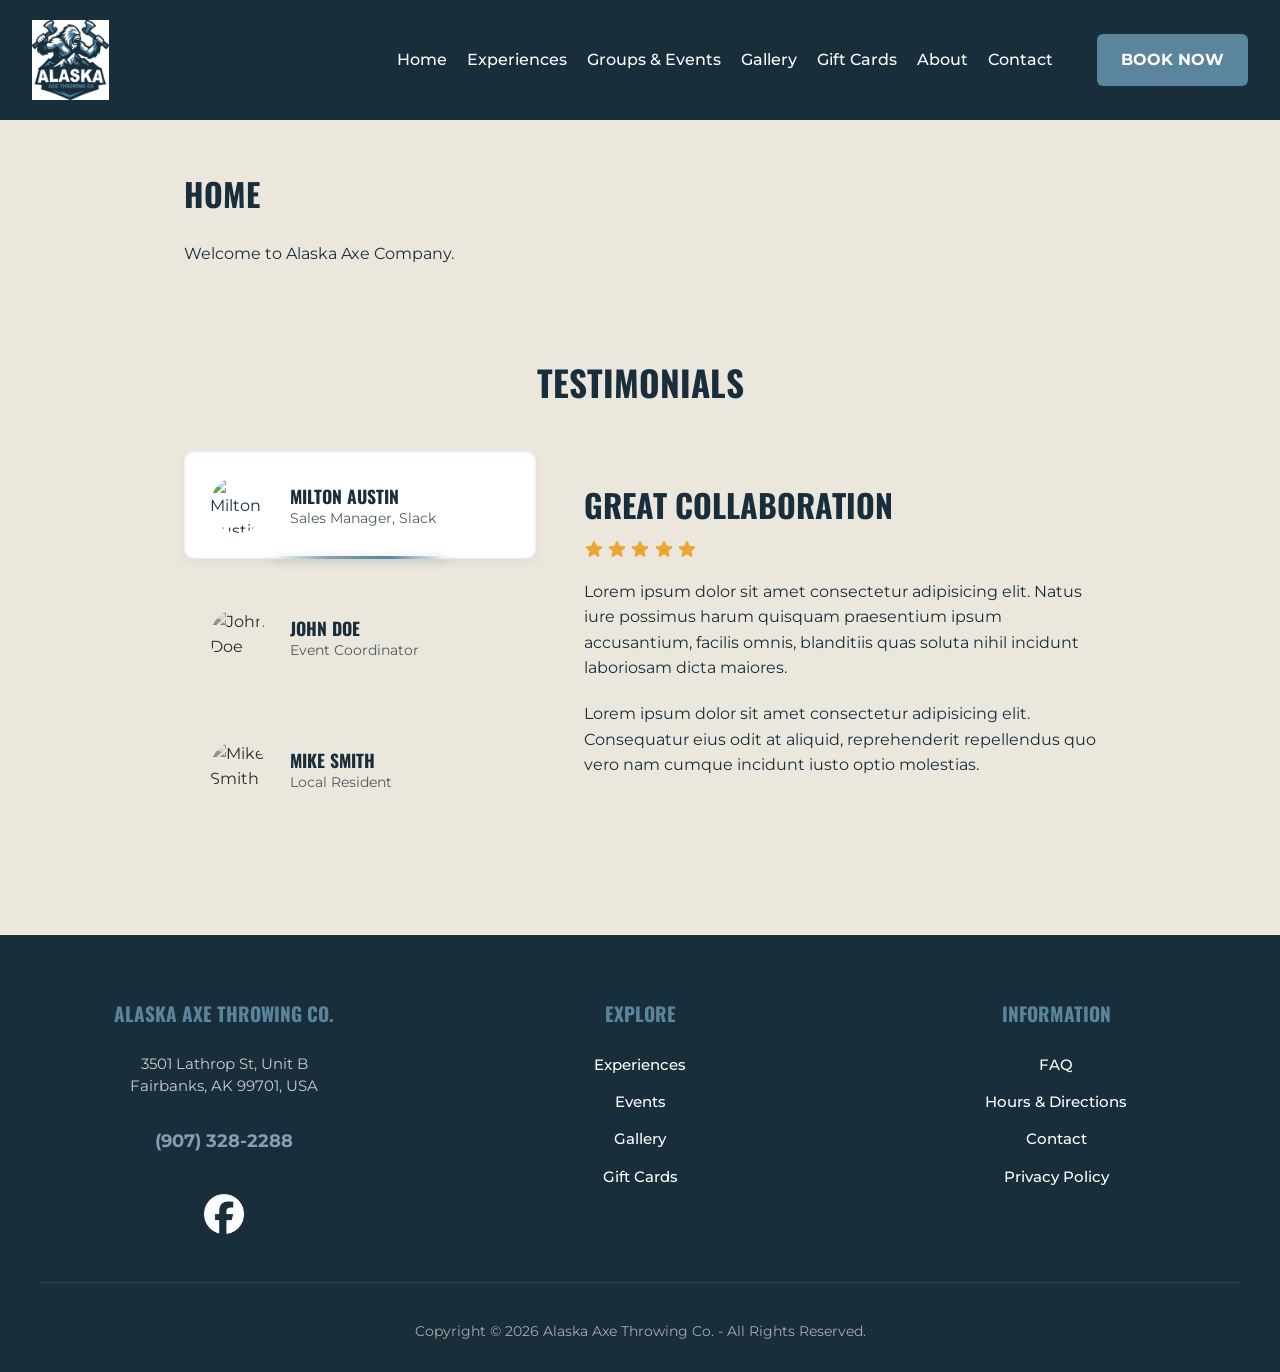
==== commit 40020914: "Update index.html" ====
--- a/index.html
+++ b/index.html
@@ -34,7 +34,7 @@
       <p>Welcome to Alaska Axe Company.</p>
 
       <section class="page-section mt-2">
-        <h2 class="section-title">Testimonials</h2>
+        <h1 class="section-title">Testimonials</h1>
         
         <div class="testimonials-wrapper">
           <div class="testimonials-cards">
--- a/styles.css
+++ b/styles.css
@@ -457,3 +457,193 @@
   font-size: 0.85rem;
   color: #aaa;
 }
+
+/* =========================================
+   14. TESTIMONIALS SECTION (Custom Integration)
+   ========================================= */
+
+.testimonials-wrapper {
+  display: grid;
+  grid-template-columns: repeat(12, 1fr);
+  width: 100%;
+  margin: 0 auto;
+}
+
+@media screen and (min-width: 61.25rem) {
+  .testimonials-wrapper {
+    column-gap: 3rem;
+  }
+}
+
+.testimonials-cards {
+  grid-column: span 12;
+  display: grid;
+  gap: 1.5rem;
+}
+
+@media screen and (min-width: 61.25rem) {
+  .testimonials-cards {
+    grid-column: span 5;
+  }
+}
+
+.testimonial-card {
+  cursor: pointer;
+  padding: 1.5rem;
+  border-radius: 10px;
+  display: grid;
+  grid-template-columns: auto 1fr;
+  column-gap: 1.5rem;
+  align-items: center;
+  transition: 0.3s;
+  position: relative;
+  border: 2px solid transparent;
+}
+
+.testimonial-card img {
+  display: block;
+  width: 3.5rem;
+  height: 3.5rem;
+  border-radius: 50%;
+  filter: grayscale(1);
+  transition: 0.5s;
+}
+
+.testimonial-card h3 {
+  font-family: 'Oswald', sans-serif;
+  font-size: 1.1rem;
+  color: var(--primary);
+  margin-bottom: 0;
+  text-transform: uppercase;
+}
+
+.testimonial-card p {
+  text-transform: capitalize;
+  color: var(--accent-dark);
+  font-size: 0.9rem;
+  margin: 0;
+  line-height: 1.2;
+}
+
+.testimonial-card.active {
+  background: #fff;
+  border: 2px solid rgba(25, 46, 59, 0.05);
+  box-shadow: 0 4px 10px rgba(0,0,0,0.05);
+}
+
+.testimonial-card.active img {
+  filter: grayscale(0);
+}
+
+/* Styled to match your Alaska Axe branding colors */
+.testimonial-card .gradient {
+  background-image: linear-gradient(
+    to right,
+    transparent,
+    var(--accent-light),
+    var(--accent),
+    transparent
+  );
+  width: 50%;
+  height: 3px;
+  position: absolute;
+  content: "";
+  bottom: -2px;
+  left: 50%;
+  transform: translateX(-50%);
+  box-shadow: 0px 2px 10px rgba(91, 133, 157, 0.4);
+  opacity: 0;
+  transition: opacity 0.3s ease;
+}
+
+.testimonial-card.active .gradient {
+  opacity: 1;
+}
+
+.testimonials-content-area {
+  grid-column: span 12;
+  position: relative;
+  width: 100%;
+  margin-top: 2rem;
+  min-height: 350px; /* Prevents layout shifting when clicking tabs */
+}
+
+@media screen and (min-width: 61.25rem) {
+  .testimonials-content-area {
+    grid-column: span 7;
+    margin-top: 0;
+  }
+}
+
+.testimonial-contentBox {
+  position: absolute;
+  width: 100%;
+  height: 100%;
+  display: flex;
+  justify-content: center;
+  align-items: flex-start;
+  pointer-events: none; /* Prevents invisible boxes from blocking clicks */
+  z-index: 0;
+}
+
+@media screen and (min-width: 61.25rem) {
+  .testimonial-contentBox {
+    align-items: center;
+  }
+}
+
+.testimonial-contentBox.active {
+  pointer-events: auto;
+  z-index: 1;
+}
+
+.testimonial-contentBox .text h3 {
+  font-family: 'Oswald', sans-serif;
+  font-size: 2rem;
+  color: var(--primary);
+  transition: 0.5s;
+  opacity: 0;
+  transform: translateY(10px);
+  margin-bottom: 0;
+}
+
+.testimonial-contentBox .text p {
+  transition: 0.5s;
+  opacity: 0;
+  transform: translateY(10px);
+  margin-top: 1.25rem;
+  color: var(--text);
+}
+
+.testimonial-contentBox .text span {
+  display: flex;
+  gap: 0.2rem;
+  transition: 0.5s;
+  opacity: 0;
+  transform: translateY(10px);
+  margin-top: 0.5rem;
+}
+
+.testimonial-contentBox .text span svg {
+  width: 1.25rem;
+  color: #eca633; /* Kept standard gold color for stars */
+}
+
+/* Tab Animations */
+.testimonial-contentBox.active .text h3 {
+  opacity: 1;
+  transform: translateY(0);
+  transition-delay: 0.1s;
+}
+
+.testimonial-contentBox.active .text span {
+  opacity: 1;
+  transform: translateY(0);
+  transition-delay: 0.2s;
+}
+
+.testimonial-contentBox.active .text p {
+  opacity: 1;
+  transform: translateY(0);
+  transition-delay: 0.3s;
+}
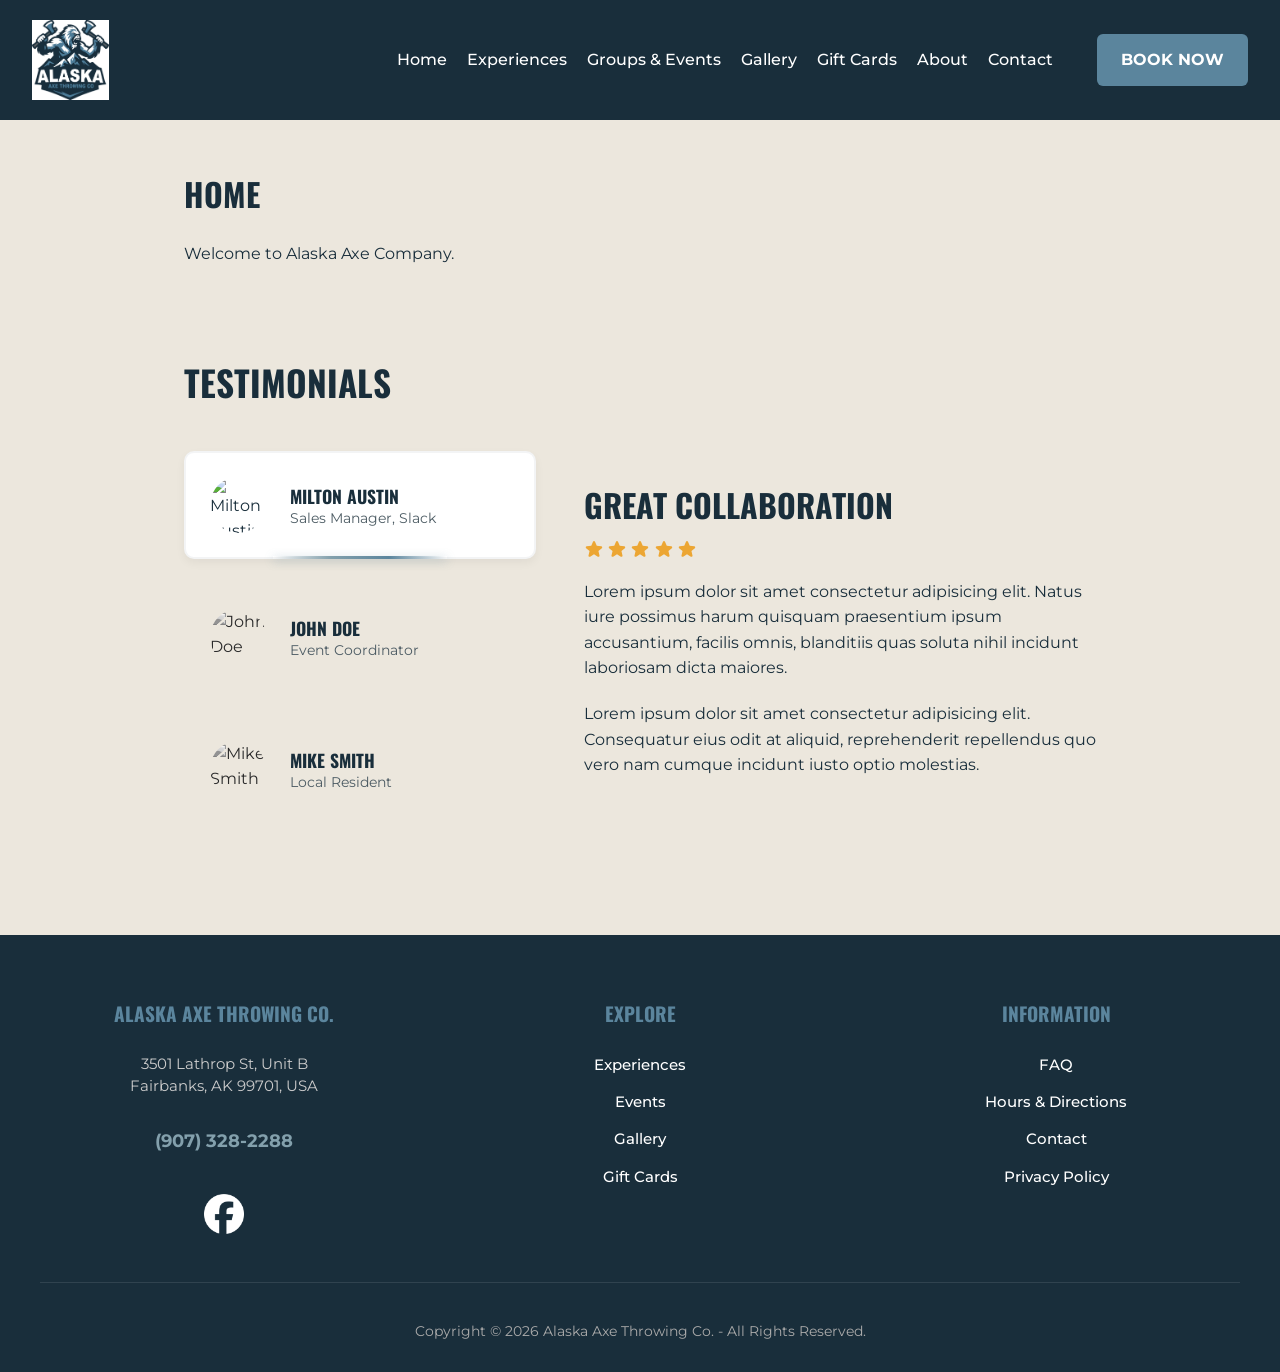
==== commit eb9dac28: "Update index.html" ====
--- a/index.html
+++ b/index.html
@@ -33,8 +33,8 @@
       <h1>Home</h1>
       <p>Welcome to Alaska Axe Company.</p>
 
-      <section class="page-section mt-2">
-        <h1 class="section-title">Testimonials</h1>
+     <section class="page-section mt-2">
+  <h1 class="section-title" style="text-align: left;">Testimonials</h1>
         
         <div class="testimonials-wrapper">
           <div class="testimonials-cards">
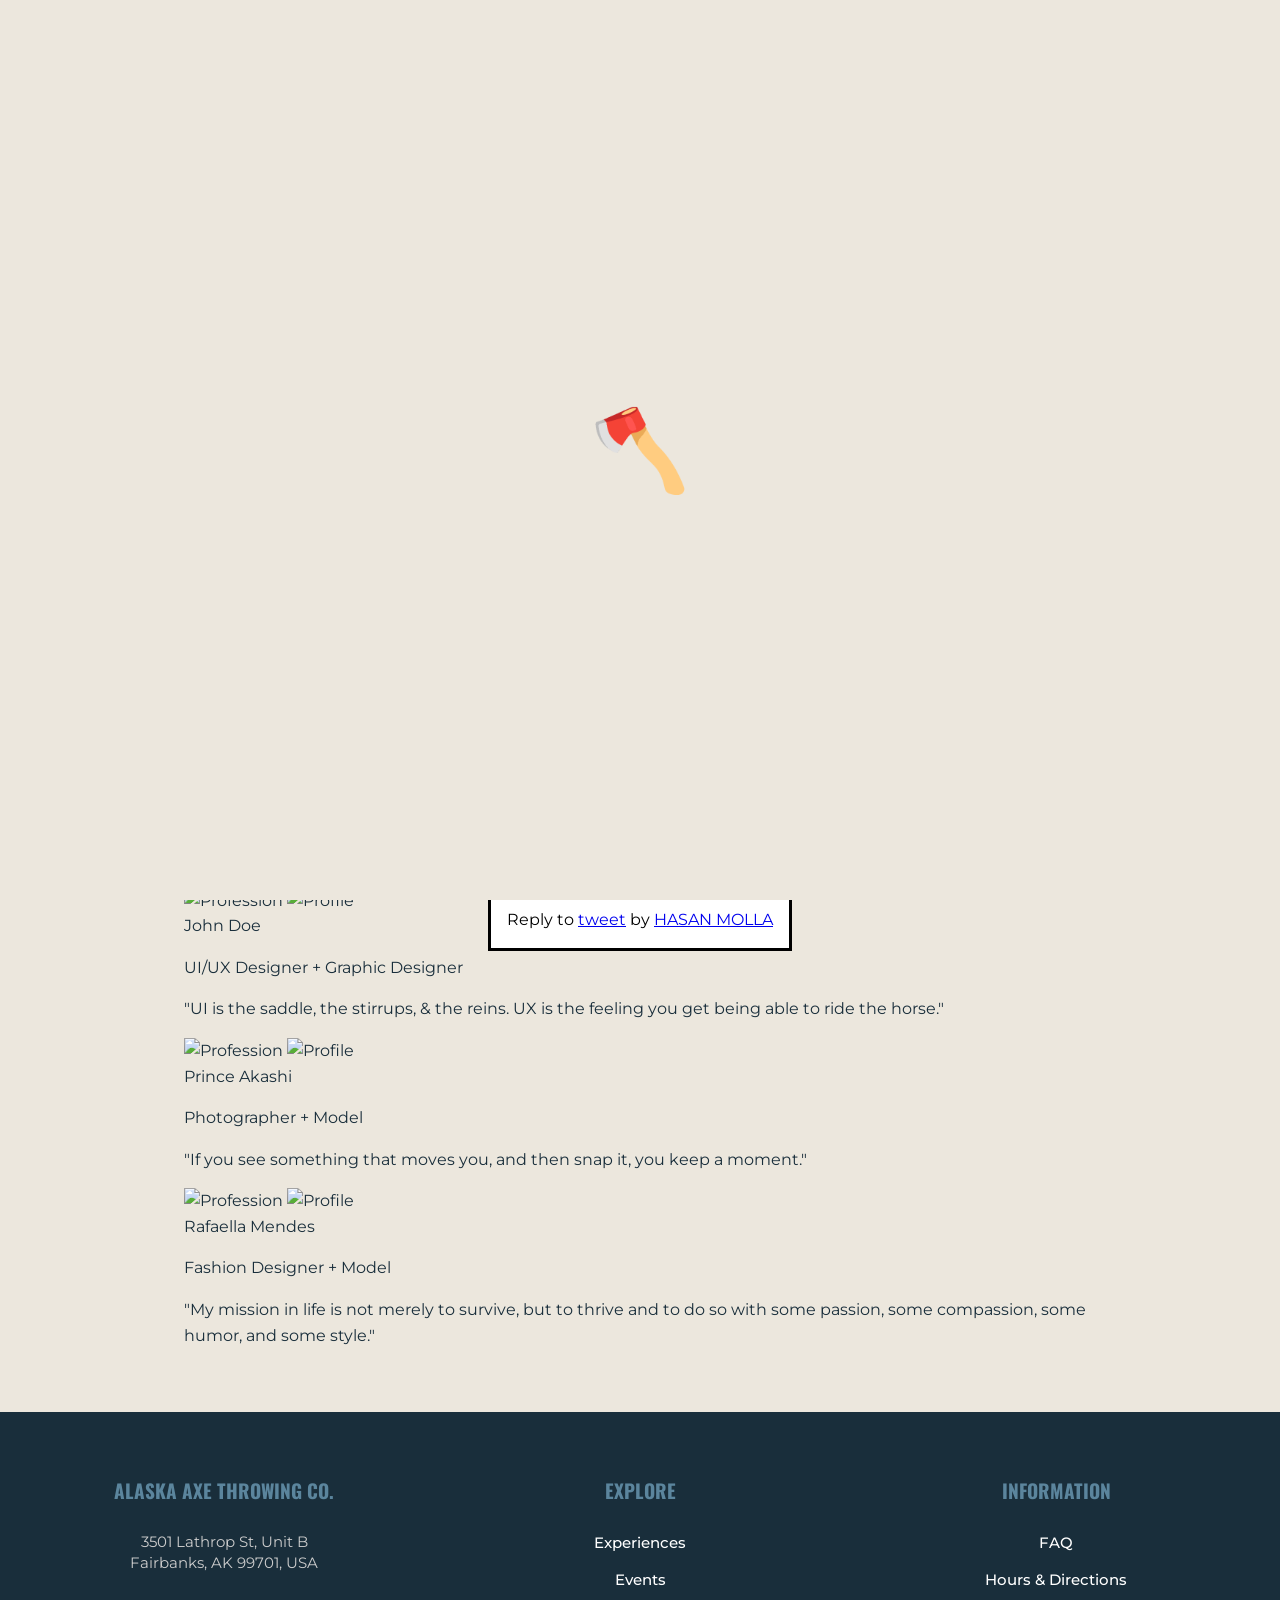
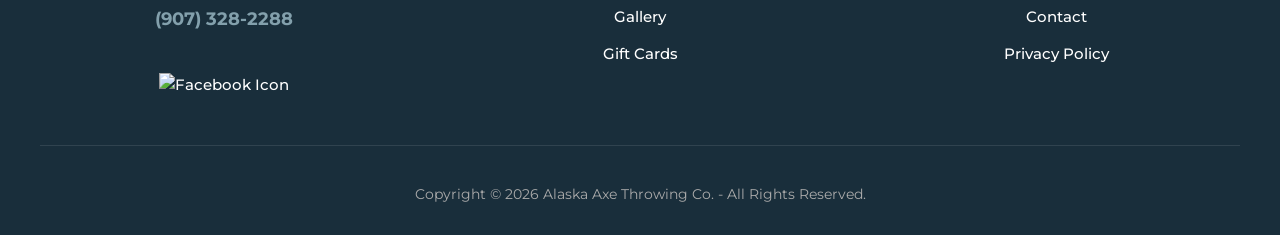
==== commit 471b958b: "Update index.html" ====
--- a/index.html
+++ b/index.html
@@ -113,6 +113,63 @@
           </div>
         </div>
       </section>
+
+
+<!-- quick fix to load assets from github -->
+<base href="https://rawcdn.githack.com/MuhammadHasann/component-frontend/7e3a0bced6f1b050e8d0b621f2a3a6e7b1cb06d3/section/category%20card-2/" />
+<!-- lazy dog credit note -->
+<dialog open>Reply to <a href="https://twitter.com/asanagih/status/1764194084435181573" target="_blank"> tweet</a> by <a href="https://hasanmolla.vercel.app/" target="_blank">HASAN MOLLA</a></dialog>
+
+
+<section class="container">
+	<div class="category_container">
+		<div class="content">
+			<img src="assets/UI UX Designer.jpg" class="professio_image" alt="Profession" />
+			<img src="assets/John Doe.jpg" class="profile_image" alt="Profile" />
+			<div class="profile_detail">
+				<span>John Doe</span>
+				<p>UI/UX Designer + Graphic Designer</p>
+			</div>
+
+			<div class="wrapper">			
+				<div class="profile_quote">
+					<p>"UI is the saddle, the stirrups, & the reins. UX is the feeling you get being able to ride the horse."</p>
+				</div>
+			</div>
+
+		</div>
+		<div class="content">
+			<img src="assets/Photographer.jpg" class="profession_image" alt="Profession" />
+			<img src="assets/Prince Akashi.jpg" class="profile_image" alt="Profile" />
+			<div class="profile_detail">
+				<span>Prince Akashi</span>
+				<p>Photographer + Model</p>
+			</div>
+			<div class="wrapper">				
+				<div class="profile_quote">
+					<p>"If you see something that moves you, and then snap it, you keep a moment."</p>
+				</div>
+			</div>
+		</div>
+		<div class="content">
+			<img src="assets/Fashion Designer.jpg" class="profession_image" alt="Profession" />
+			<img src="assets/Rafaella Mendes.jpg" class="profile_image" alt="Profile" />
+			<div class="profile_detail">
+				<span>Rafaella Mendes</span>
+				<p>Fashion Designer + Model</p>
+			</div>
+			<div class="wrapper">				
+				<div class="profile_quote">
+					<p>"My mission in life is not merely to survive, but to thrive and to do so with some passion, some compassion, some humor, and some style."</p>
+				</div>
+			</div>
+		</div>
+	</div>
+</section>
+
+
+
+      
     </main>
 
     <footer class="site-footer">
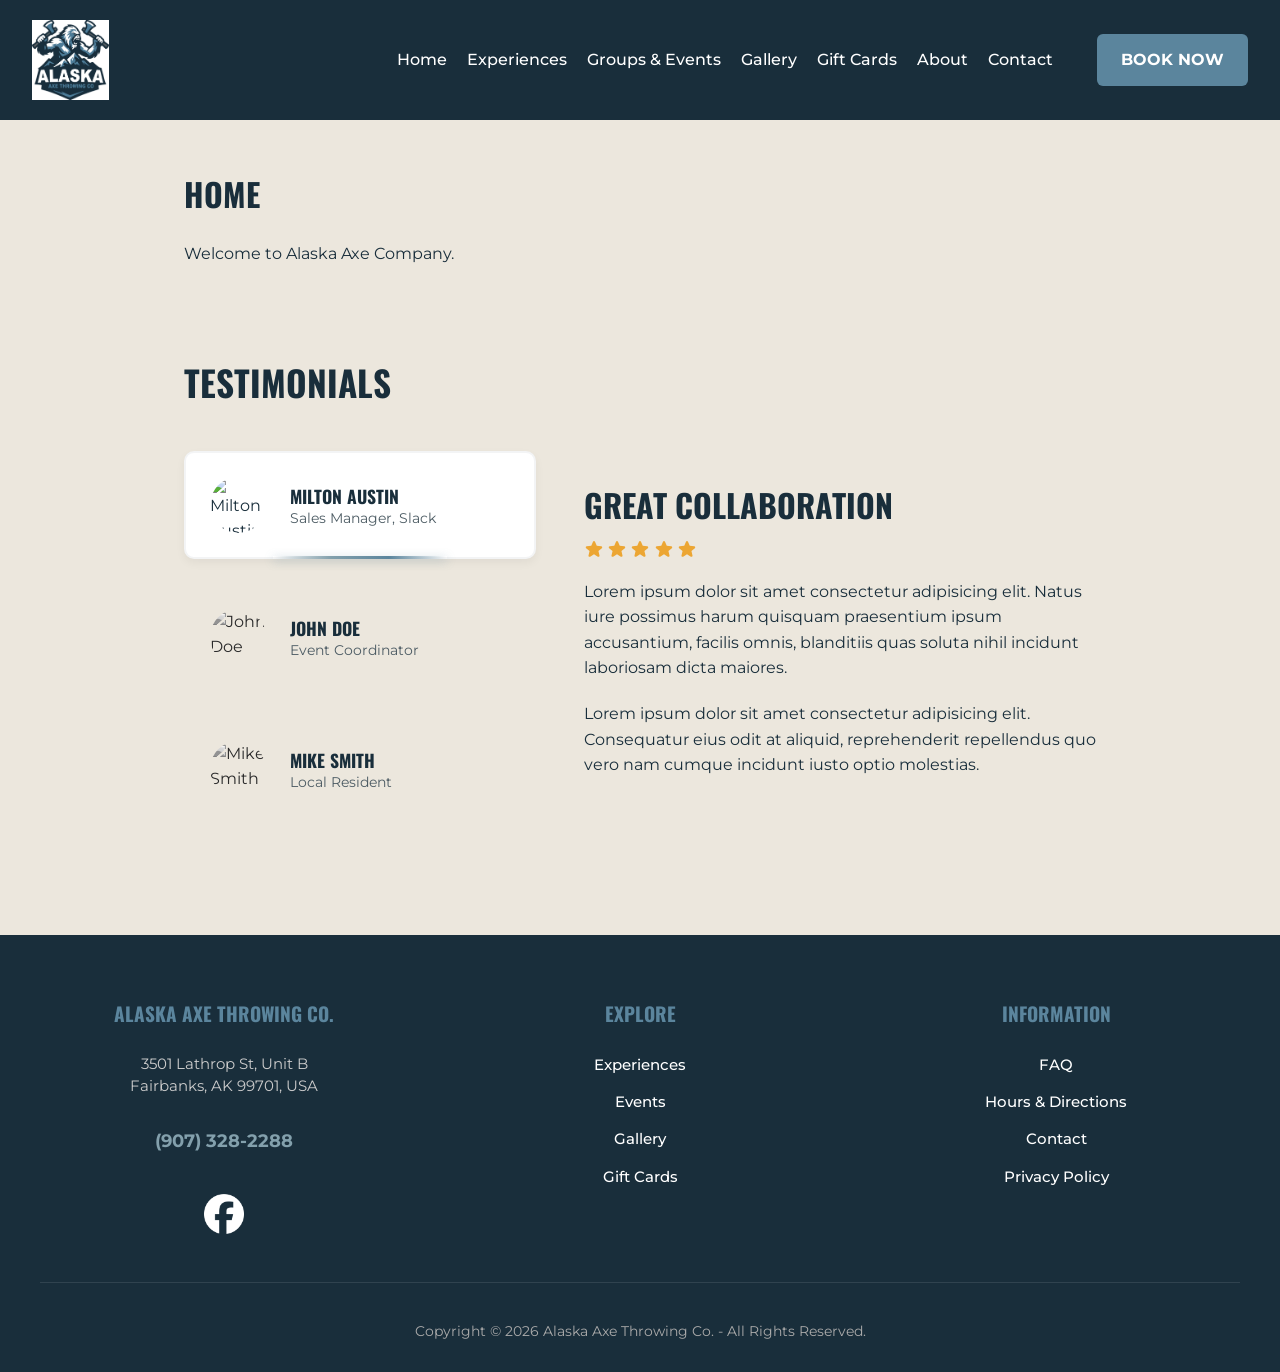
==== commit 852a90c8: "Update index.html" ====
--- a/index.html
+++ b/index.html
@@ -114,61 +114,6 @@
         </div>
       </section>
 
-
-<!-- quick fix to load assets from github -->
-<base href="https://rawcdn.githack.com/MuhammadHasann/component-frontend/7e3a0bced6f1b050e8d0b621f2a3a6e7b1cb06d3/section/category%20card-2/" />
-<!-- lazy dog credit note -->
-<dialog open>Reply to <a href="https://twitter.com/asanagih/status/1764194084435181573" target="_blank"> tweet</a> by <a href="https://hasanmolla.vercel.app/" target="_blank">HASAN MOLLA</a></dialog>
-
-
-<section class="container">
-	<div class="category_container">
-		<div class="content">
-			<img src="assets/UI UX Designer.jpg" class="professio_image" alt="Profession" />
-			<img src="assets/John Doe.jpg" class="profile_image" alt="Profile" />
-			<div class="profile_detail">
-				<span>John Doe</span>
-				<p>UI/UX Designer + Graphic Designer</p>
-			</div>
-
-			<div class="wrapper">			
-				<div class="profile_quote">
-					<p>"UI is the saddle, the stirrups, & the reins. UX is the feeling you get being able to ride the horse."</p>
-				</div>
-			</div>
-
-		</div>
-		<div class="content">
-			<img src="assets/Photographer.jpg" class="profession_image" alt="Profession" />
-			<img src="assets/Prince Akashi.jpg" class="profile_image" alt="Profile" />
-			<div class="profile_detail">
-				<span>Prince Akashi</span>
-				<p>Photographer + Model</p>
-			</div>
-			<div class="wrapper">				
-				<div class="profile_quote">
-					<p>"If you see something that moves you, and then snap it, you keep a moment."</p>
-				</div>
-			</div>
-		</div>
-		<div class="content">
-			<img src="assets/Fashion Designer.jpg" class="profession_image" alt="Profession" />
-			<img src="assets/Rafaella Mendes.jpg" class="profile_image" alt="Profile" />
-			<div class="profile_detail">
-				<span>Rafaella Mendes</span>
-				<p>Fashion Designer + Model</p>
-			</div>
-			<div class="wrapper">				
-				<div class="profile_quote">
-					<p>"My mission in life is not merely to survive, but to thrive and to do so with some passion, some compassion, some humor, and some style."</p>
-				</div>
-			</div>
-		</div>
-	</div>
-</section>
-
-
-
       
     </main>
 
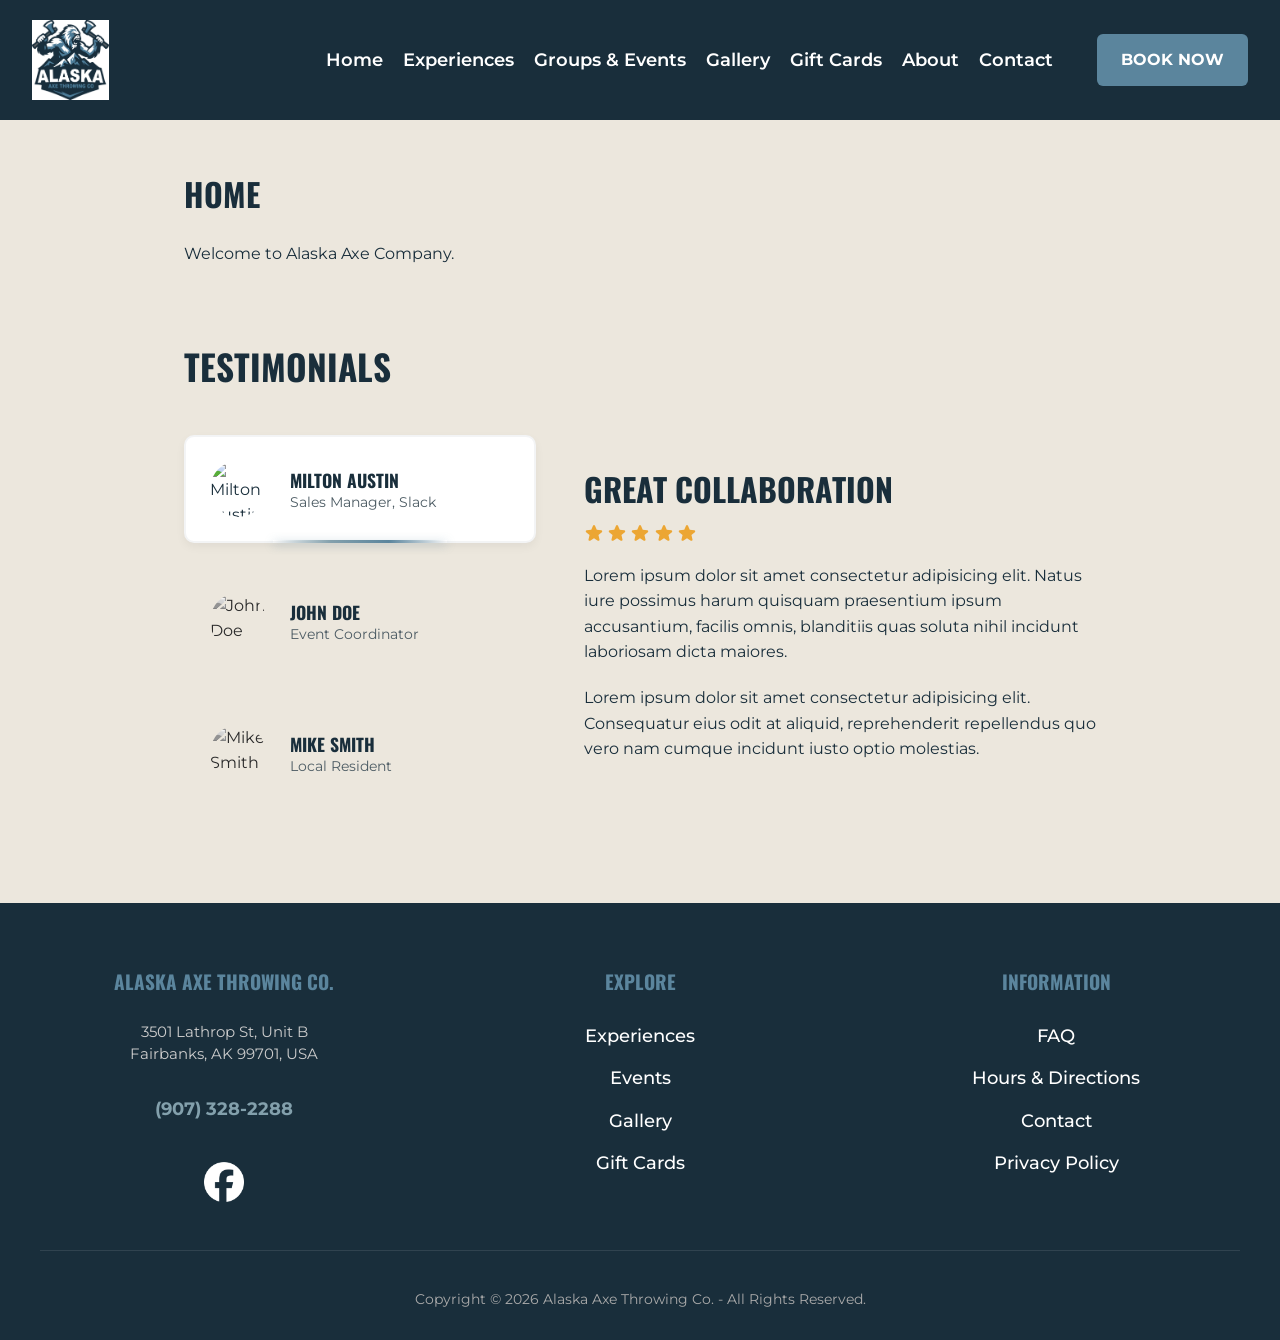
==== commit ee027b21: "Update index.html" ====
--- a/index.html
+++ b/index.html
@@ -10,7 +10,9 @@
   <body>
     
     <div id="loader">
-        <div class="axe-spinner">🪓</div>
+        <div class="axe-spinner">
+            <img src="Axe Asset.png" alt="Loading Axe..." style="width: 80px; height: auto; display: block;" />
+        </div>
     </div>
     
     <header>
--- a/styles.css
+++ b/styles.css
@@ -1,18 +1,18 @@
 /* =========================================
    IMPORT GOOGLE FONTS
    ========================================= */
-@import url('https://fonts.googleapis.com/css2?family=Montserrat:wght@400;500;700&family=Oswald:wght@700&display=swap');
+@import url('https://fonts.googleapis.com/css2?family=Montserrat:wght@400;500;600;700&family=Oswald:wght@700&display=swap');
 
 /* =========================================
    1. VARIABLES (Your Color Palette)
    ========================================= */
 :root {
-  --primary: #192E3B;     /* Deep Navy/Grey - for header, footer, headings */
-  --accent: #5B859D;      /* Medium Blue - for buttons and links */
-  --accent-dark: #4D5C64; /* Dark Slate - for button hover states */
-  --bg: #ECE7DD;          /* Warm Cream/Beige - for the main background */
-  --text: #192E3B;        /* Deep Navy/Grey - mapped primary to text for high contrast */
-  --accent-light: #83A0AC; /* Light Blue/Grey - extra color from your palette available if needed */
+  --primary: #192E3B;     /* Deep Navy/Grey */
+  --accent: #5B859D;      /* Medium Blue */
+  --accent-dark: #4D5C64; /* Dark Slate */
+  --bg: #ECE7DD;          /* Warm Cream/Beige */
+  --text: #192E3B;        /* Deep Navy/Grey */
+  --accent-light: #83A0AC; /* Light Blue/Grey */
 }
 
 /* =========================================
@@ -22,20 +22,29 @@
   box-sizing: border-box;
 }
 
+html {
+  scroll-behavior: smooth;
+}
+
 body {
   margin: 0;
-  font-family: 'Montserrat', sans-serif; /* UPGRADE: Clean, modern body font */
+  font-family: 'Montserrat', sans-serif;
   color: var(--text);
   background: var(--bg);
   line-height: 1.6; 
 }
 
-/* Apply Oswald strictly to headings */
 h1, h2, h3, h4, h5, h6 {
   font-family: 'Oswald', sans-serif;
   font-weight: 700;
-  text-transform: uppercase; /* Oswald looks exceptionally good in all-caps */
+  text-transform: uppercase;
   margin-top: 0;
+}
+
+.container {
+  max-width: 1100px;
+  margin: 0 auto;
+  padding: 0 1.5rem;
 }
 
 /* =========================================
@@ -46,6 +55,16 @@
   background: var(--primary);
   color: #fff;
   padding: 1.25rem 2rem; 
+}
+
+/* Added to allow photo to sit under the header */
+.transparent-header {
+  position: absolute;
+  top: 0;
+  left: 0;
+  width: 100%;
+  background: transparent;
+  z-index: 100;
 }
 
 main {
@@ -54,6 +73,11 @@
   padding: 3rem 1.5rem; 
 }
 
+.no-padding-main {
+  max-width: 100%;
+  padding: 0;
+}
+
 /* =========================================
    4. NAVIGATION
    ========================================= */
@@ -64,18 +88,16 @@
   gap: 1.25rem; 
 }
 
-/* Pushes the logo to the far left and the navigation links to the right */
 .logo-link {
   margin-right: auto; 
   display: flex;
   align-items: center;
 }
 
-/* Strictly constrains the massive logo to a normal header size */
 .header-logo {
-  height: 80px; /* Locks the height (adjust up or down as needed) */
-  max-height: 80px; /* A second layer of protection against resizing */
-  width: auto; /* Keeps the logo's original proportions */
+  height: 80px; 
+  max-height: 80px; 
+  width: auto; 
   display: block;
 }
 
@@ -87,7 +109,14 @@
 /* =========================================
    5. LINKS & BUTTONS
    ========================================= */
-nav a,
+nav a {
+  color: #fff;
+  text-decoration: none;
+  font-weight: 600; /* Made slightly bolder */
+  font-size: 1.15rem; /* Increased size for header text */
+  transition: color 0.2s ease-in-out; 
+}
+
 footer a {
   color: #fff;
   text-decoration: none;
@@ -96,25 +125,84 @@
 }
 
 nav a:hover,
+nav a.active, 
 footer a:hover {
   text-decoration: none; 
   color: var(--accent);
 }
 
 .book-now {
-  margin-left: 1.5rem; /* Increases the space to the left of the book-now button */
+  margin-left: 1.5rem;
+}
+
+.btn {
+  display: inline-block;
+  padding: 0.8rem 1.5rem;
+  border-radius: 6px;
+  font-family: 'Montserrat', sans-serif;
+  font-weight: 700;
+  font-size: 1rem !important; /* Keep button text normal size */
+  text-transform: uppercase;
+  text-decoration: none;
+  transition: all 0.2s ease;
+  cursor: pointer;
+  border: none;
+}
+
+.btn-primary {
+  background: var(--accent);
+  color: #fff !important;
+}
+
+.btn-primary:hover {
+  background: var(--accent-dark);
+  transform: translateY(-2px);
+}
+
+.btn-secondary {
+  background: transparent;
+  color: var(--primary);
+  border: 2px solid var(--primary);
+}
+
+.btn-secondary:hover {
+  background: var(--primary);
+  color: #fff !important;
+}
+
+.btn-large {
+  padding: 1rem 2.5rem;
+  font-size: 1.2rem !important;
+}
+
+.btn-secondary.text-light-btn {
+  color: #fff;
+  border-color: #fff;
+}
+
+.btn-secondary.text-light-btn:hover {
+  background: #fff;
+  color: var(--accent) !important;
+}
+
+.full-width {
+  width: 100%;
 }
 
 /* =========================================
    6. PAGE SECTIONS & TYPOGRAPHY
    ========================================= */
 .page-section {
-  padding: 4rem 0;
-  border-bottom: 1px solid #dcd7ce; /* Subtle divider between sections */
+  padding: 3rem 0; /* Reduced spacing */
+  border-bottom: 1px solid #dcd7ce;
 }
 
 .page-section:last-child {
   border-bottom: none;
+}
+
+.pt-large {
+  padding-top: 4rem; /* Reduced spacing */
 }
 
 .section-title {
@@ -126,11 +214,27 @@
 
 .text-center { text-align: center; }
 .mt-2 { margin-top: 1.5rem; }
+.text-light { color: #fff !important; }
 .lead-text { font-size: 1.1rem; max-width: 700px; margin: 0 auto; line-height: 1.8; }
-
-/* =========================================
-   7. HERO SECTION
-   ========================================= */
+.relative-z { position: relative; z-index: 2; }
+
+/* Replaced Slanted Backgrounds with Flat Colors */
+.bg-primary {
+  background: var(--primary);
+  color: #fff;
+  padding: 4rem 0; /* Controlled padding for background sections */
+}
+
+.bg-accent {
+  background: var(--accent);
+  color: #fff;
+  padding: 4rem 0;
+}
+
+/* =========================================
+   7. HERO SECTIONS
+   ========================================= */
+/* Original Hero */
 .hero {
   background-color: var(--primary);
   color: #fff;
@@ -151,7 +255,7 @@
 .hero h2 {
   font-size: 3rem;
   color: #fff;
-  border-bottom: none; /* Removes the border from your global h2 rule */
+  border-bottom: none;
   padding-bottom: 0;
 }
 
@@ -179,49 +283,71 @@
   border: 1px solid rgba(255,255,255,0.2);
 }
 
-/* =========================================
-   8. BUTTONS
-   ========================================= */
-.btn {
-  display: inline-block;
-  padding: 0.8rem 1.5rem;
-  border-radius: 6px;
-  font-family: 'Montserrat', sans-serif;
-  font-weight: 700;
+/* Left-Aligned Logo Hero */
+.photo-hero {
+  position: relative;
+  min-height: 80vh;
+  display: flex;
+  flex-direction: column;
+  justify-content: center;
+  align-items: flex-start; 
+  color: #fff;
+  text-align: left; 
+  padding: 8rem 5% 6rem; /* Increased top padding to account for transparent header */
+  border-radius: 0;
+}
+
+.event-bg-hero {
+  background-image: url('example-photo.jpg'); 
+  background-size: cover; 
+  background-position: center;
+  background-color: var(--primary); /* Fallback */
+}
+
+.hero-overlay {
+  position: absolute; top: 0; left: 0; width: 100%; height: 100%;
+  background: linear-gradient(to right, rgba(25, 46, 59, 0.95), rgba(25, 46, 59, 0.6));
+  z-index: 1;
+}
+
+.hero-content {
+  position: relative; z-index: 2; max-width: 800px;
+}
+
+.hero-content h1 { font-size: 4.5rem; color: #fff; line-height: 1.1; margin-bottom: 1rem; }
+.hero-content .hero-text { margin-left: 0; } 
+
+/* New Static Banner Tags (Replaced Marquee) */
+.hero-tags-banner {
+  position: absolute; bottom: 0; left: 0; width: 100%;
+  background: var(--accent-light); /* Changed to your light blue variable */
+  padding: 1rem 0; z-index: 2;
+  border-top: 1px solid #5B859D;
+}
+
+.tag-row-banner {
+  display: flex;
+  justify-content: center;
+  gap: 3rem;
+  flex-wrap: wrap;
+}
+
+.tag-row-banner span {
+  font-family: 'Oswald', sans-serif;
+  font-size: 1.1rem;
+  letter-spacing: 1px;
   text-transform: uppercase;
-  text-decoration: none;
-  transition: all 0.2s ease;
-  cursor: pointer;
-  border: none;
-}
-
-.btn-primary {
-  background: var(--accent);
-  color: #fff !important;
-}
-
-.btn-primary:hover {
-  background: var(--accent-dark);
-  transform: translateY(-2px); /* Lifts the button slightly */
-}
-
-.btn-secondary {
-  background: transparent;
-  color: var(--primary);
-  border: 2px solid var(--primary);
-}
-
-.btn-secondary:hover {
-  background: var(--primary);
-  color: #fff !important;
-}
-
-.full-width {
-  width: 100%;
-}
-
-/* =========================================
-   9. GRID & CARDS
+  color: #fff;
+}
+
+@media (max-width: 768px) {
+  .tag-row-banner { gap: 1rem; }
+  .tag-row-banner span { font-size: 0.9rem; }
+}
+
+
+/* =========================================
+   8. GRID, CARDS & SPLIT LAYOUTS
    ========================================= */
 .grid {
   display: grid;
@@ -229,6 +355,7 @@
   gap: 2rem;
 }
 
+/* Original Card */
 .card {
   background: #fff;
   padding: 2rem;
@@ -256,8 +383,37 @@
   transform: scale(1.02);
 }
 
-/* =========================================
-   10. LISTS & CALLOUTS
+/* New Sleek Photo Cards */
+.sleek-photo-card {
+  position: relative; height: 350px; overflow: hidden; border-radius: 8px;
+  box-shadow: 0 10px 30px rgba(0,0,0,0.3);
+}
+
+.sleek-photo-card img {
+  width: 100%; height: 100%; object-fit: cover; transition: transform 0.6s ease;
+}
+
+.sleek-photo-card:hover img { transform: scale(1.1); }
+
+.card-overlay {
+  position: absolute; bottom: 0; left: 0; width: 100%; padding: 2rem 1.5rem;
+  background: linear-gradient(to top, rgba(25,46,59,0.95), transparent);
+  color: #fff; display: flex; align-items: flex-end;
+}
+
+.card-overlay h3 { margin: 0; font-size: 1.6rem; letter-spacing: 1px; color: #fff; }
+
+/* Split Layout */
+.split-layout { display: grid; grid-template-columns: 1fr 1fr; gap: 4rem; align-items: center; }
+.split-image img { width: 100%; border-radius: 8px; box-shadow: 0 20px 40px rgba(0,0,0,0.2); }
+
+@media (max-width: 768px) {
+  .split-layout { grid-template-columns: 1fr; }
+  .hero-content h1 { font-size: 3rem; }
+}
+
+/* =========================================
+   9. LISTS & CALLOUTS (AXE BULLETS)
    ========================================= */
 .highlight-section {
   background: #fff;
@@ -266,23 +422,51 @@
   box-shadow: 0 4px 10px rgba(0,0,0,0.03);
 }
 
+/* Axe Bullets globally applied across lists */
+.feature-list li::before,
+.sleek-bullet-list li::before,
+.axe-list li::before {
+  content: "🪓"; 
+  position: absolute; 
+  left: -5px; 
+  top: 1px;
+  color: var(--primary);
+  background: transparent; 
+  font-size: 1.1rem;
+  width: auto;
+  height: auto;
+}
+
 .feature-list {
   max-width: 800px;
   margin: 0 auto;
+  list-style: none;
+  padding-left: 0;
 }
 
 .feature-list li {
   margin-bottom: 1rem;
-  padding-left: 1.5rem;
+  padding-left: 2rem;
   position: relative;
 }
 
-.feature-list li::before {
-  content: "✔";
-  position: absolute;
+.sleek-bullet-list { list-style: none; padding: 0; margin-bottom: 2rem; }
+.sleek-bullet-list li {
+  position: relative; padding-left: 2rem; margin-bottom: 1rem; font-size: 1.1rem;
+}
+
+.axe-list { list-style: none; padding: 0; text-align: left; }
+.axe-list li { 
+  position: relative; 
+  padding: 0.8rem 0 0.8rem 2rem; 
+  border-bottom: 1px solid #f0ece1; 
+  font-weight: 500; 
+}
+.axe-list li:last-child { border-bottom: none; }
+.axe-list li::before {
   left: 0;
-  color: var(--accent);
-  font-weight: bold;
+  top: 50%;
+  transform: translateY(-50%);
 }
 
 .inline-list {
@@ -294,89 +478,142 @@
   font-weight: 500;
 }
 
-/* =========================================
-   11. FORMS
-   ========================================= */
-.form-container {
-  max-width: 600px;
+/* Photo Feature Grid */
+.features-grid { grid-template-columns: repeat(auto-fit, minmax(220px, 1fr)); margin-top: 3rem; }
+
+.feature-photo-box {
+  background: #fff;
+  border-radius: 8px;
+  box-shadow: 0 5px 15px rgba(0,0,0,0.05);
+  overflow: hidden;
+  text-align: center;
+  transition: transform 0.3s ease;
+}
+
+.feature-photo-box:hover {
+  transform: translateY(-5px);
+}
+
+.feature-photo-box img {
+  width: 100%;
+  height: 180px;
+  object-fit: cover;
+  display: block;
+}
+
+.feature-content {
+  padding: 1.5rem;
+}
+
+.feature-content h4 { color: var(--primary); font-size: 1.2rem; margin-bottom: 0.5rem; }
+.feature-content p { font-size: 0.95rem; margin-bottom: 0; color: var(--accent-dark); }
+
+
+/* =========================================
+   10. PHOTO-BASED EVENT PACKAGES
+   ========================================= */
+.package-grid { grid-template-columns: repeat(auto-fit, minmax(300px, 1fr)); align-items: stretch; }
+
+.package-photo-card {
+  background: #fff; border: 1px solid #dcd7ce; border-radius: 8px; text-align: center;
+  transition: transform 0.3s ease; overflow: hidden; display: flex; flex-direction: column;
+}
+
+.package-photo-card img {
+  width: 100%;
+  height: 220px;
+  object-fit: cover;
+}
+
+.package-photo-card:hover { transform: translateY(-10px); box-shadow: 0 15px 30px rgba(0,0,0,0.1); }
+
+.package-content {
+  padding: 2rem;
+  flex-grow: 1;
+}
+
+.package-content h3 { color: var(--primary); font-size: 1.8rem; margin-bottom: 0.5rem; }
+.package-desc { color: var(--accent-dark); font-style: italic; min-height: 48px; }
+.package-content hr { border: none; border-top: 2px solid var(--bg); margin: 1.5rem 0; }
+
+/* Featured Photo Card */
+.featured-package {
+  background: var(--primary); color: #fff; border: none; transform: scale(1.05);
+  box-shadow: 0 20px 40px rgba(25, 46, 59, 0.2); position: relative; z-index: 2;
+}
+.featured-package:hover { transform: scale(1.05) translateY(-10px); }
+.featured-package .package-content h3 { color: #fff; }
+.featured-package .package-desc { color: var(--accent-light); }
+.featured-package hr { border-top-color: var(--accent-dark); }
+.featured-package .axe-list li { border-bottom-color: var(--accent-dark); }
+.featured-package .axe-list li::before { color: var(--accent-light); }
+
+.popular-tag {
+  position: absolute; top: 15px; left: 50%; transform: translateX(-50%);
+  background: var(--accent); color: #fff; padding: 0.3rem 1rem; border-radius: 20px;
+  font-family: 'Oswald', sans-serif; text-transform: uppercase; font-size: 0.85rem; letter-spacing: 1px;
+  z-index: 3; box-shadow: 0 2px 10px rgba(0,0,0,0.2);
+}
+
+/* =========================================
+   11. TEXT-ONLY CONVERSION BLOCK
+   ========================================= */
+.sleek-form-container {
+  border-top: 6px solid var(--accent);
+  padding: 4rem;
+  background: #fff;
+  border-radius: 12px;
+  box-shadow: 0 10px 40px rgba(0,0,0,0.08);
+}
+
+.conversion-container {
+  max-width: 1000px; /* Increased to allow split layout */
   margin: 0 auto;
-  background: #fff;
-  padding: 3rem;
-  border-radius: 12px;
-  box-shadow: 0 10px 25px rgba(0,0,0,0.05);
-}
-
-.custom-form .form-group {
-  margin-bottom: 1.5rem;
-}
-
-.custom-form label {
-  display: block;
-  font-weight: 700;
-  margin-bottom: 0.5rem;
-  font-size: 0.9rem;
-  color: var(--primary);
-}
-
-.custom-form input {
-  width: 100%;
-  padding: 0.8rem;
-  border: 1px solid #ccc;
-  border-radius: 6px;
-  font-family: 'Montserrat', sans-serif;
-  font-size: 1rem;
-  background: #fdfdfd;
-  transition: border-color 0.2s ease;
-}
-
-.custom-form input:focus {
-  outline: none;
-  border-color: var(--accent);
-  box-shadow: 0 0 0 3px rgba(91, 133, 157, 0.2);
-}
-
-/* =========================================
-   12. LOADING SCREEN (Spinning Axe)
+}
+
+.highlight-phone { font-family: 'Oswald', sans-serif; font-size: 2rem; color: var(--primary); text-decoration: none; }
+.highlight-phone:hover { color: var(--accent); }
+
+/* =========================================
+   12. LOADING SCREEN
    ========================================= */
 #loader {
   position: fixed;
   top: 0;
   left: 0;
   width: 100%;
-  height: 100vh; /* Covers the entire screen */
-  background: var(--bg); /* Uses your existing background color */
+  height: 100vh; 
+  background: var(--bg); 
   display: flex;
   justify-content: center;
   align-items: center;
-  z-index: 9999; /* Forces it to sit on top of everything else */
-  transition: opacity 0.4s ease, visibility 0.4s ease; /* Smooth fade out */
+  z-index: 9999; 
+  transition: opacity 0.4s ease, visibility 0.4s ease; 
 }
 
 .axe-spinner {
-  font-size: 5rem; /* Makes the emoji nice and big */
-  animation: spin 1s linear infinite; /* 1 second spin, continuous loop */
-  transform-origin: center center; /* Ensures it spins perfectly on its axis */
-}
-
-/* The actual rotation math */
+  font-size: 5rem; 
+  animation: spin 1s linear infinite; 
+  transform-origin: center center; 
+}
+
 @keyframes spin {
   0% { transform: rotate(0deg); }
   100% { transform: rotate(360deg); }
 }
 
-/* We will use JavaScript to add this class when the page is ready */
 .loader-hidden {
   opacity: 0;
   visibility: hidden;
 }
 
 /* =========================================
-   13. ENHANCED MULTI-COLUMN FOOTER
+   13. FOOTER
    ========================================= */
 .site-footer {
   background: var(--primary);
   color: #fff;
-  padding: 4rem 2rem 1rem; /* Adds generous padding to the top */
+  padding: 4rem 2rem 1rem; 
   font-size: 0.95rem;
 }
 
@@ -389,7 +626,6 @@
   margin-bottom: 3rem;
 }
 
-/* Forces the column itself to center all of its contents */
 .footer-column {
   display: flex;
   flex-direction: column;
@@ -400,12 +636,11 @@
 .footer-heading {
   font-family: 'Oswald', sans-serif;
   font-size: 1.2rem;
-  color: var(--accent); /* Adds a nice pop of color to the headers */
+  color: var(--accent); 
   margin-bottom: 1.5rem;
   text-transform: uppercase;
 }
 
-/* Overrides the global nav to perfectly center the stacked links */
 .footer-column nav {
   display: flex;
   flex-direction: column;
@@ -424,9 +659,8 @@
   color: var(--accent);
 }
 
-/* Specific styling for the address and phone */
 .footer-address {
-  font-style: normal; /* Removes default italics from <address> tags */
+  font-style: normal; 
   line-height: 1.4;
   margin-bottom: 1rem;
 }
@@ -447,21 +681,19 @@
   font-weight: bold;
 }
 
-/* The divider line and copyright text at the very bottom */
 .footer-bottom {
   max-width: 1200px;
   margin: 0 auto;
   padding-top: 1.5rem;
-  border-top: 1px solid rgba(255, 255, 255, 0.1); /* Subtle separating line */
+  border-top: 1px solid rgba(255, 255, 255, 0.1); 
   text-align: center;
   font-size: 0.85rem;
   color: #aaa;
 }
 
 /* =========================================
-   14. TESTIMONIALS SECTION (Custom Integration)
-   ========================================= */
-
+   14. TESTIMONIALS SECTION 
+   ========================================= */
 .testimonials-wrapper {
   display: grid;
   grid-template-columns: repeat(12, 1fr);
@@ -535,7 +767,6 @@
   filter: grayscale(0);
 }
 
-/* Styled to match your Alaska Axe branding colors */
 .testimonial-card .gradient {
   background-image: linear-gradient(
     to right,
@@ -565,7 +796,7 @@
   position: relative;
   width: 100%;
   margin-top: 2rem;
-  min-height: 350px; /* Prevents layout shifting when clicking tabs */
+  min-height: 350px; 
 }
 
 @media screen and (min-width: 61.25rem) {
@@ -582,7 +813,7 @@
   display: flex;
   justify-content: center;
   align-items: flex-start;
-  pointer-events: none; /* Prevents invisible boxes from blocking clicks */
+  pointer-events: none; 
   z-index: 0;
 }
 
@@ -626,7 +857,7 @@
 
 .testimonial-contentBox .text span svg {
   width: 1.25rem;
-  color: #eca633; /* Kept standard gold color for stars */
+  color: #eca633; 
 }
 
 /* Tab Animations */
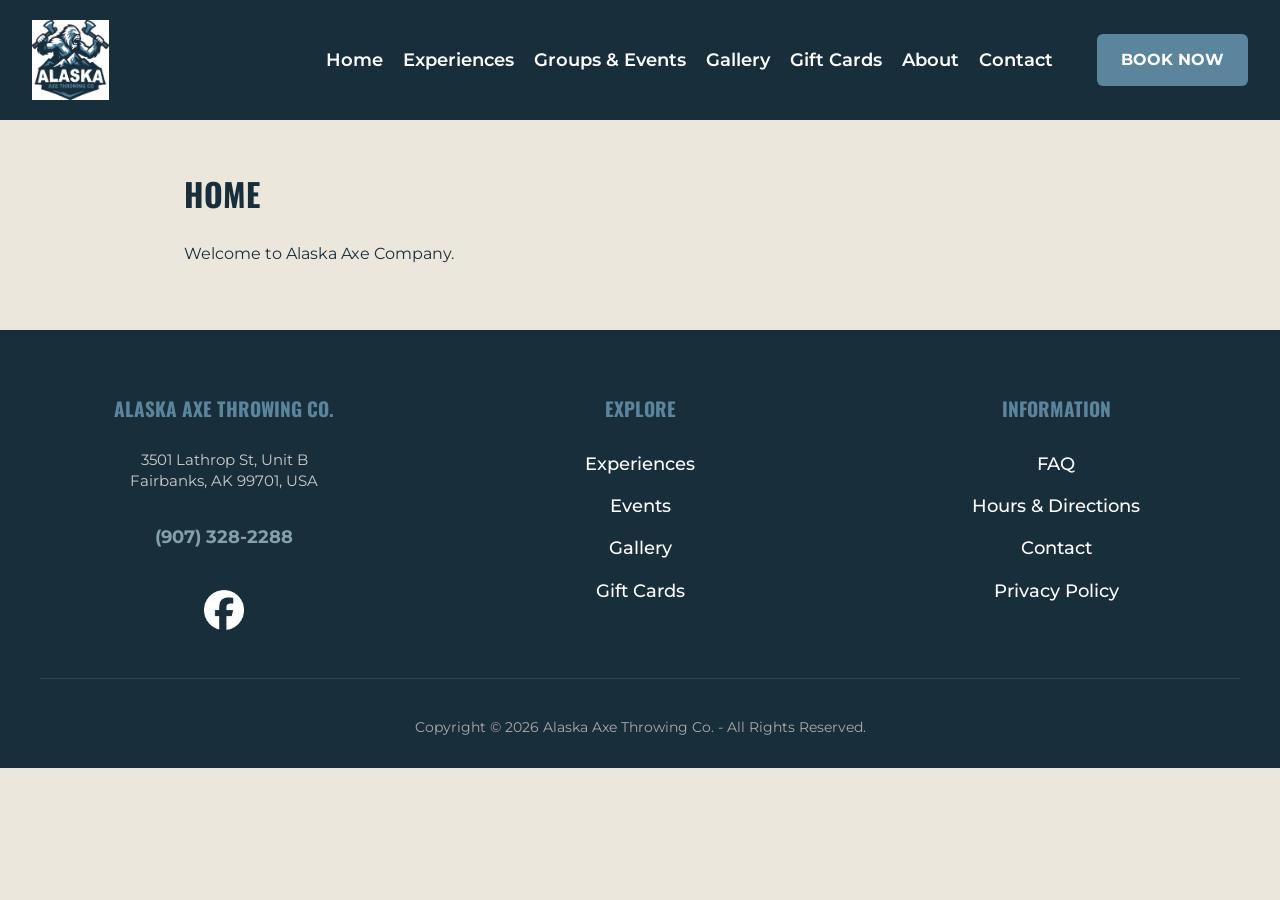
==== commit 0f39021f: "Update index.html" ====
--- a/index.html
+++ b/index.html
@@ -34,89 +34,7 @@
     <main>
       <h1>Home</h1>
       <p>Welcome to Alaska Axe Company.</p>
-
-     <section class="page-section mt-2">
-  <h1 class="section-title" style="text-align: left;">Testimonials</h1>
-        
-        <div class="testimonials-wrapper">
-          <div class="testimonials-cards">
-            <div class="testimonial-card active" data-id="content1">
-              <img src="https://randomuser.me/api/portraits/men/32.jpg" alt="Milton Austin">
-              <div>
-                <h3>Milton Austin</h3>
-                <p>Sales Manager, Slack</p>
-              </div>
-              <div class="gradient"></div>
-            </div>
-            
-            <div class="testimonial-card" data-id="content2">
-              <img src="https://randomuser.me/api/portraits/men/78.jpg" alt="John Doe">
-              <div>
-                <h3>John Doe</h3>
-                <p>Event Coordinator</p>
-              </div>
-              <div class="gradient"></div>
-            </div>
-            
-            <div class="testimonial-card" data-id="content3">
-              <img src="https://randomuser.me/api/portraits/men/22.jpg" alt="Mike Smith">
-              <div>
-                <h3>Mike Smith</h3>
-                <p>Local Resident</p>
-              </div>
-              <div class="gradient"></div>
-            </div>
-          </div>
-          
-          <div class="testimonials-content-area">
-            
-            <div class="testimonial-contentBox active" id="content1">
-              <div class="text">
-                <h3>Great collaboration</h3>
-                <span>
-                  <svg xmlns="http://www.w3.org/2000/svg" viewBox="0 0 24 24" fill="currentColor" class="w-6 h-6"><path fill-rule="evenodd" d="M10.788 3.21c.448-1.077 1.976-1.077 2.424 0l2.082 5.007 5.404.433c1.164.093 1.636 1.545.749 2.305l-4.117 3.527 1.257 5.273c.271 1.136-.964 2.033-1.96 1.425L12 18.354 7.373 21.18c-.996.608-2.231-.29-1.96-1.425l1.257-5.273-4.117-3.527c-.887-.76-.415-2.212.749-2.305l5.404-.433 2.082-5.006z" clip-rule="evenodd" /></svg>
-                  <svg xmlns="http://www.w3.org/2000/svg" viewBox="0 0 24 24" fill="currentColor" class="w-6 h-6"><path fill-rule="evenodd" d="M10.788 3.21c.448-1.077 1.976-1.077 2.424 0l2.082 5.007 5.404.433c1.164.093 1.636 1.545.749 2.305l-4.117 3.527 1.257 5.273c.271 1.136-.964 2.033-1.96 1.425L12 18.354 7.373 21.18c-.996.608-2.231-.29-1.96-1.425l1.257-5.273-4.117-3.527c-.887-.76-.415-2.212.749-2.305l5.404-.433 2.082-5.006z" clip-rule="evenodd" /></svg>
-                  <svg xmlns="http://www.w3.org/2000/svg" viewBox="0 0 24 24" fill="currentColor" class="w-6 h-6"><path fill-rule="evenodd" d="M10.788 3.21c.448-1.077 1.976-1.077 2.424 0l2.082 5.007 5.404.433c1.164.093 1.636 1.545.749 2.305l-4.117 3.527 1.257 5.273c.271 1.136-.964 2.033-1.96 1.425L12 18.354 7.373 21.18c-.996.608-2.231-.29-1.96-1.425l1.257-5.273-4.117-3.527c-.887-.76-.415-2.212.749-2.305l5.404-.433 2.082-5.006z" clip-rule="evenodd" /></svg>
-                  <svg xmlns="http://www.w3.org/2000/svg" viewBox="0 0 24 24" fill="currentColor" class="w-6 h-6"><path fill-rule="evenodd" d="M10.788 3.21c.448-1.077 1.976-1.077 2.424 0l2.082 5.007 5.404.433c1.164.093 1.636 1.545.749 2.305l-4.117 3.527 1.257 5.273c.271 1.136-.964 2.033-1.96 1.425L12 18.354 7.373 21.18c-.996.608-2.231-.29-1.96-1.425l1.257-5.273-4.117-3.527c-.887-.76-.415-2.212.749-2.305l5.404-.433 2.082-5.006z" clip-rule="evenodd" /></svg>
-                  <svg xmlns="http://www.w3.org/2000/svg" viewBox="0 0 24 24" fill="currentColor" class="w-6 h-6"><path fill-rule="evenodd" d="M10.788 3.21c.448-1.077 1.976-1.077 2.424 0l2.082 5.007 5.404.433c1.164.093 1.636 1.545.749 2.305l-4.117 3.527 1.257 5.273c.271 1.136-.964 2.033-1.96 1.425L12 18.354 7.373 21.18c-.996.608-2.231-.29-1.96-1.425l1.257-5.273-4.117-3.527c-.887-.76-.415-2.212.749-2.305l5.404-.433 2.082-5.006z" clip-rule="evenodd" /></svg>
-                </span>
-                <p>Lorem ipsum dolor sit amet consectetur adipisicing elit. Natus iure possimus harum quisquam praesentium ipsum accusantium, facilis omnis, blanditiis quas soluta nihil incidunt laboriosam dicta maiores.</p>
-                <p>Lorem ipsum dolor sit amet consectetur adipisicing elit. Consequatur eius odit at aliquid, reprehenderit repellendus quo vero nam cumque incidunt iusto optio molestias.</p>
-              </div>
-            </div>
-
-            <div class="testimonial-contentBox" id="content2">
-              <div class="text">
-                <h3>It was a great experience!</h3>
-                <span>
-                  <svg xmlns="http://www.w3.org/2000/svg" viewBox="0 0 24 24" fill="currentColor" class="w-6 h-6"><path fill-rule="evenodd" d="M10.788 3.21c.448-1.077 1.976-1.077 2.424 0l2.082 5.007 5.404.433c1.164.093 1.636 1.545.749 2.305l-4.117 3.527 1.257 5.273c.271 1.136-.964 2.033-1.96 1.425L12 18.354 7.373 21.18c-.996.608-2.231-.29-1.96-1.425l1.257-5.273-4.117-3.527c-.887-.76-.415-2.212.749-2.305l5.404-.433 2.082-5.006z" clip-rule="evenodd" /></svg>
-                  <svg xmlns="http://www.w3.org/2000/svg" viewBox="0 0 24 24" fill="currentColor" class="w-6 h-6"><path fill-rule="evenodd" d="M10.788 3.21c.448-1.077 1.976-1.077 2.424 0l2.082 5.007 5.404.433c1.164.093 1.636 1.545.749 2.305l-4.117 3.527 1.257 5.273c.271 1.136-.964 2.033-1.96 1.425L12 18.354 7.373 21.18c-.996.608-2.231-.29-1.96-1.425l1.257-5.273-4.117-3.527c-.887-.76-.415-2.212.749-2.305l5.404-.433 2.082-5.006z" clip-rule="evenodd" /></svg>
-                  <svg xmlns="http://www.w3.org/2000/svg" viewBox="0 0 24 24" fill="currentColor" class="w-6 h-6"><path fill-rule="evenodd" d="M10.788 3.21c.448-1.077 1.976-1.077 2.424 0l2.082 5.007 5.404.433c1.164.093 1.636 1.545.749 2.305l-4.117 3.527 1.257 5.273c.271 1.136-.964 2.033-1.96 1.425L12 18.354 7.373 21.18c-.996.608-2.231-.29-1.96-1.425l1.257-5.273-4.117-3.527c-.887-.76-.415-2.212.749-2.305l5.404-.433 2.082-5.006z" clip-rule="evenodd" /></svg>
-                  <svg xmlns="http://www.w3.org/2000/svg" viewBox="0 0 24 24" fill="currentColor" class="w-6 h-6"><path fill-rule="evenodd" d="M10.788 3.21c.448-1.077 1.976-1.077 2.424 0l2.082 5.007 5.404.433c1.164.093 1.636 1.545.749 2.305l-4.117 3.527 1.257 5.273c.271 1.136-.964 2.033-1.96 1.425L12 18.354 7.373 21.18c-.996.608-2.231-.29-1.96-1.425l1.257-5.273-4.117-3.527c-.887-.76-.415-2.212.749-2.305l5.404-.433 2.082-5.006z" clip-rule="evenodd" /></svg>
-                  <svg xmlns="http://www.w3.org/2000/svg" viewBox="0 0 24 24" fill="currentColor" class="w-6 h-6"><path fill-rule="evenodd" d="M10.788 3.21c.448-1.077 1.976-1.077 2.424 0l2.082 5.007 5.404.433c1.164.093 1.636 1.545.749 2.305l-4.117 3.527 1.257 5.273c.271 1.136-.964 2.033-1.96 1.425L12 18.354 7.373 21.18c-.996.608-2.231-.29-1.96-1.425l1.257-5.273-4.117-3.527c-.887-.76-.415-2.212.749-2.305l5.404-.433 2.082-5.006z" clip-rule="evenodd" /></svg>
-                </span>
-                <p>We brought our entire office here for a team-building event and it was incredible. The staff was super helpful teaching us how to throw.</p>
-              </div>
-            </div>
-
-            <div class="testimonial-contentBox" id="content3">
-              <div class="text">
-                <h3>Quickly and Efficiently</h3>
-                <span>
-                  <svg xmlns="http://www.w3.org/2000/svg" viewBox="0 0 24 24" fill="currentColor" class="w-6 h-6"><path fill-rule="evenodd" d="M10.788 3.21c.448-1.077 1.976-1.077 2.424 0l2.082 5.007 5.404.433c1.164.093 1.636 1.545.749 2.305l-4.117 3.527 1.257 5.273c.271 1.136-.964 2.033-1.96 1.425L12 18.354 7.373 21.18c-.996.608-2.231-.29-1.96-1.425l1.257-5.273-4.117-3.527c-.887-.76-.415-2.212.749-2.305l5.404-.433 2.082-5.006z" clip-rule="evenodd" /></svg>
-                  <svg xmlns="http://www.w3.org/2000/svg" viewBox="0 0 24 24" fill="currentColor" class="w-6 h-6"><path fill-rule="evenodd" d="M10.788 3.21c.448-1.077 1.976-1.077 2.424 0l2.082 5.007 5.404.433c1.164.093 1.636 1.545.749 2.305l-4.117 3.527 1.257 5.273c.271 1.136-.964 2.033-1.96 1.425L12 18.354 7.373 21.18c-.996.608-2.231-.29-1.96-1.425l1.257-5.273-4.117-3.527c-.887-.76-.415-2.212.749-2.305l5.404-.433 2.082-5.006z" clip-rule="evenodd" /></svg>
-                  <svg xmlns="http://www.w3.org/2000/svg" viewBox="0 0 24 24" fill="currentColor" class="w-6 h-6"><path fill-rule="evenodd" d="M10.788 3.21c.448-1.077 1.976-1.077 2.424 0l2.082 5.007 5.404.433c1.164.093 1.636 1.545.749 2.305l-4.117 3.527 1.257 5.273c.271 1.136-.964 2.033-1.96 1.425L12 18.354 7.373 21.18c-.996.608-2.231-.29-1.96-1.425l1.257-5.273-4.117-3.527c-.887-.76-.415-2.212.749-2.305l5.404-.433 2.082-5.006z" clip-rule="evenodd" /></svg>
-                  <svg xmlns="http://www.w3.org/2000/svg" viewBox="0 0 24 24" fill="currentColor" class="w-6 h-6"><path fill-rule="evenodd" d="M10.788 3.21c.448-1.077 1.976-1.077 2.424 0l2.082 5.007 5.404.433c1.164.093 1.636 1.545.749 2.305l-4.117 3.527 1.257 5.273c.271 1.136-.964 2.033-1.96 1.425L12 18.354 7.373 21.18c-.996.608-2.231-.29-1.96-1.425l1.257-5.273-4.117-3.527c-.887-.76-.415-2.212.749-2.305l5.404-.433 2.082-5.006z" clip-rule="evenodd" /></svg>
-                  <svg xmlns="http://www.w3.org/2000/svg" viewBox="0 0 24 24" fill="currentColor" class="w-6 h-6"><path fill-rule="evenodd" d="M10.788 3.21c.448-1.077 1.976-1.077 2.424 0l2.082 5.007 5.404.433c1.164.093 1.636 1.545.749 2.305l-4.117 3.527 1.257 5.273c.271 1.136-.964 2.033-1.96 1.425L12 18.354 7.373 21.18c-.996.608-2.231-.29-1.96-1.425l1.257-5.273-4.117-3.527c-.887-.76-.415-2.212.749-2.305l5.404-.433 2.082-5.006z" clip-rule="evenodd" /></svg>
-                </span>
-                <p>Booking was a breeze. We showed up, got our lane, and started throwing. Such a fun alternative to regular nights out!</p>
-              </div>
-            </div>
-          </div>
-        </div>
-      </section>
-
-      
+   
     </main>
 
     <footer class="site-footer">
--- a/styles.css
+++ b/styles.css
@@ -549,7 +549,7 @@
 .featured-package .axe-list li::before { color: var(--accent-light); }
 
 .popular-tag {
-  position: absolute; top: 15px; left: 50%; transform: translateX(-50%);
+  position: absolute top: 15px; left: 50%; transform: translateX(-50%);
   background: var(--accent); color: #fff; padding: 0.3rem 1rem; border-radius: 20px;
   font-family: 'Oswald', sans-serif; text-transform: uppercase; font-size: 0.85rem; letter-spacing: 1px;
   z-index: 3; box-shadow: 0 2px 10px rgba(0,0,0,0.2);
@@ -878,3 +878,151 @@
   transform: translateY(0);
   transition-delay: 0.3s;
 }
+
+/* =========================================
+   15. MOBILE RESPONSIVENESS FIXES
+   ========================================= */
+@media (max-width: 768px) {
+  
+  /* 1. Improve Header + Navigation Layout */
+  header {
+    padding: 1rem;
+  }
+  .transparent-header {
+    position: static;
+    background: var(--primary);
+  }
+  nav {
+    justify-content: center;
+    gap: 0.6rem;
+  }
+  .logo-link {
+    margin-right: 0;
+    width: 100%;
+    justify-content: center;
+    margin-bottom: 0.5rem;
+  }
+  nav > a:not(.logo-link):not(.book-now) {
+    flex: 1 1 calc(50% - 0.6rem);
+    min-width: 130px;
+    text-align: center;
+    padding: 0.45rem 0.75rem;
+    border: 1px solid rgba(255, 255, 255, 0.2);
+    border-radius: 6px;
+  }
+  .header-logo {
+    height: 60px;
+  }
+  nav a {
+    font-size: 0.95rem;
+  }
+  .book-now {
+    margin-left: 0;
+    margin-top: 0.25rem;
+    width: 100%;
+    text-align: center;
+  }
+  main {
+    padding: 2rem 1rem;
+  }
+
+  /* 2. Scale Down Typography */
+  .hero-content h1 {
+    font-size: 2.5rem;
+    margin-top: 2rem;
+  }
+  .hero h2 {
+    font-size: 2.2rem; 
+  }
+  .section-title {
+    font-size: 1.8rem;
+    margin-bottom: 1.5rem;
+  }
+  .hero-text,
+  .lead-text {
+    font-size: 1rem;
+    line-height: 1.6;
+  }
+  .highlight-phone {
+    font-size: 1.5rem;
+  }
+
+  /* 3. Reduce Section Sizing */
+  .page-section, 
+  .bg-primary, 
+  .bg-accent {
+    padding: 2.5rem 1rem;
+  }
+  .photo-hero {
+    min-height: 68vh;
+    padding: 6rem 1rem 4rem;
+    align-items: center;
+    text-align: center;
+  }
+  .hero-content {
+    max-width: 100%;
+  }
+  .grid,
+  .package-grid,
+  .features-grid,
+  .split-layout {
+    grid-template-columns: 1fr;
+  }
+  .featured-package,
+  .featured-package:hover {
+    transform: none;
+  }
+  .package-photo-card img {
+    height: 180px;
+  }
+  .sleek-photo-card {
+    height: 280px;
+  }
+  .sleek-form-container {
+    padding: 2rem 1.25rem;
+  }
+  
+  /* 4. Tweak Testimonials */
+  .testimonials-wrapper {
+    display: flex;
+    flex-direction: column;
+  }
+  .testimonial-card {
+    grid-template-columns: auto 1fr;
+    column-gap: 1rem;
+    padding: 1rem;
+  }
+  .testimonials-content-area {
+    min-height: 320px;
+    margin-top: 1rem;
+    text-align: center;
+  }
+  .testimonial-contentBox {
+    align-items: center;
+  }
+  .testimonial-contentBox .text h3 {
+    font-size: 1.5rem;
+  }
+}
+
+@media (max-width: 480px) {
+  nav > a:not(.logo-link):not(.book-now) {
+    flex-basis: 100%;
+  }
+  .hero-content h1 {
+    font-size: 2rem;
+  }
+  .section-title {
+    font-size: 1.5rem;
+  }
+  .tag-row-banner {
+    gap: 0.6rem;
+  }
+  .tag-row-banner span {
+    font-size: 0.8rem;
+  }
+  .btn,
+  .btn-large {
+    width: 100%;
+  }
+}
